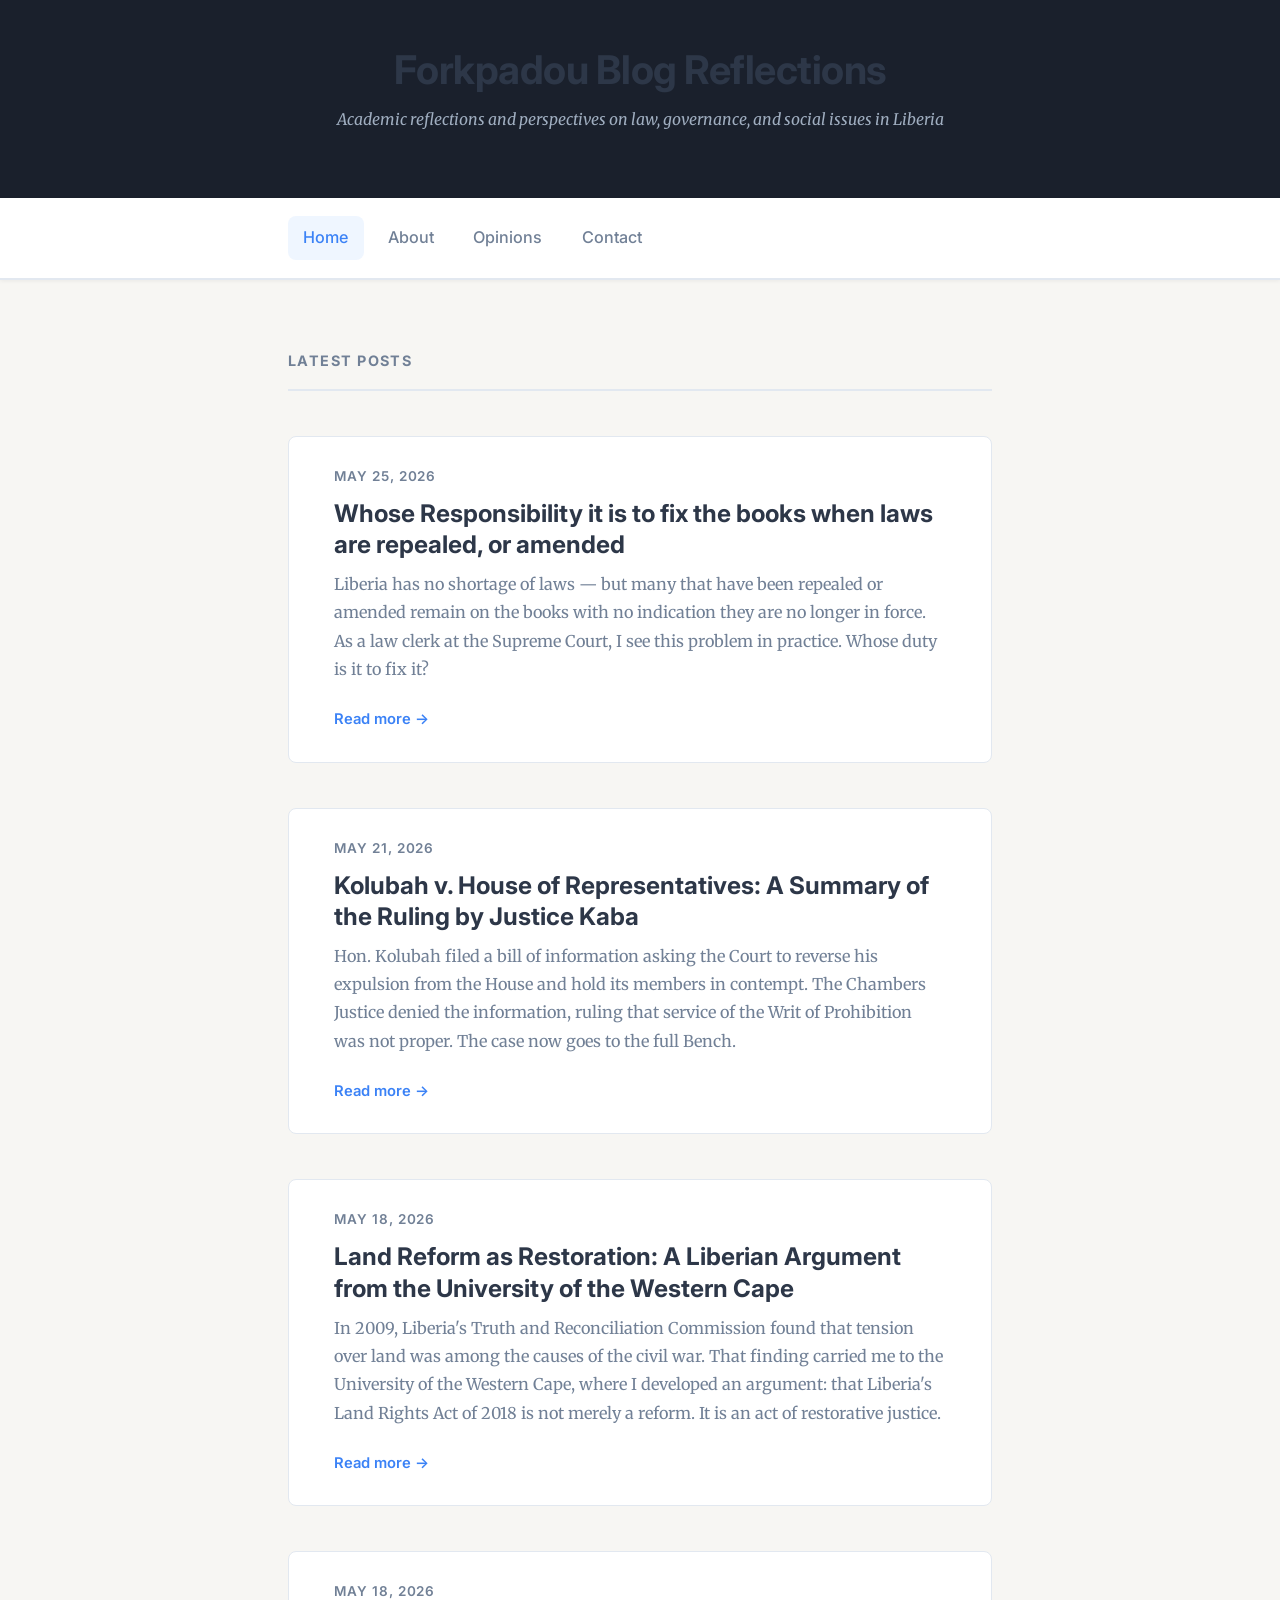
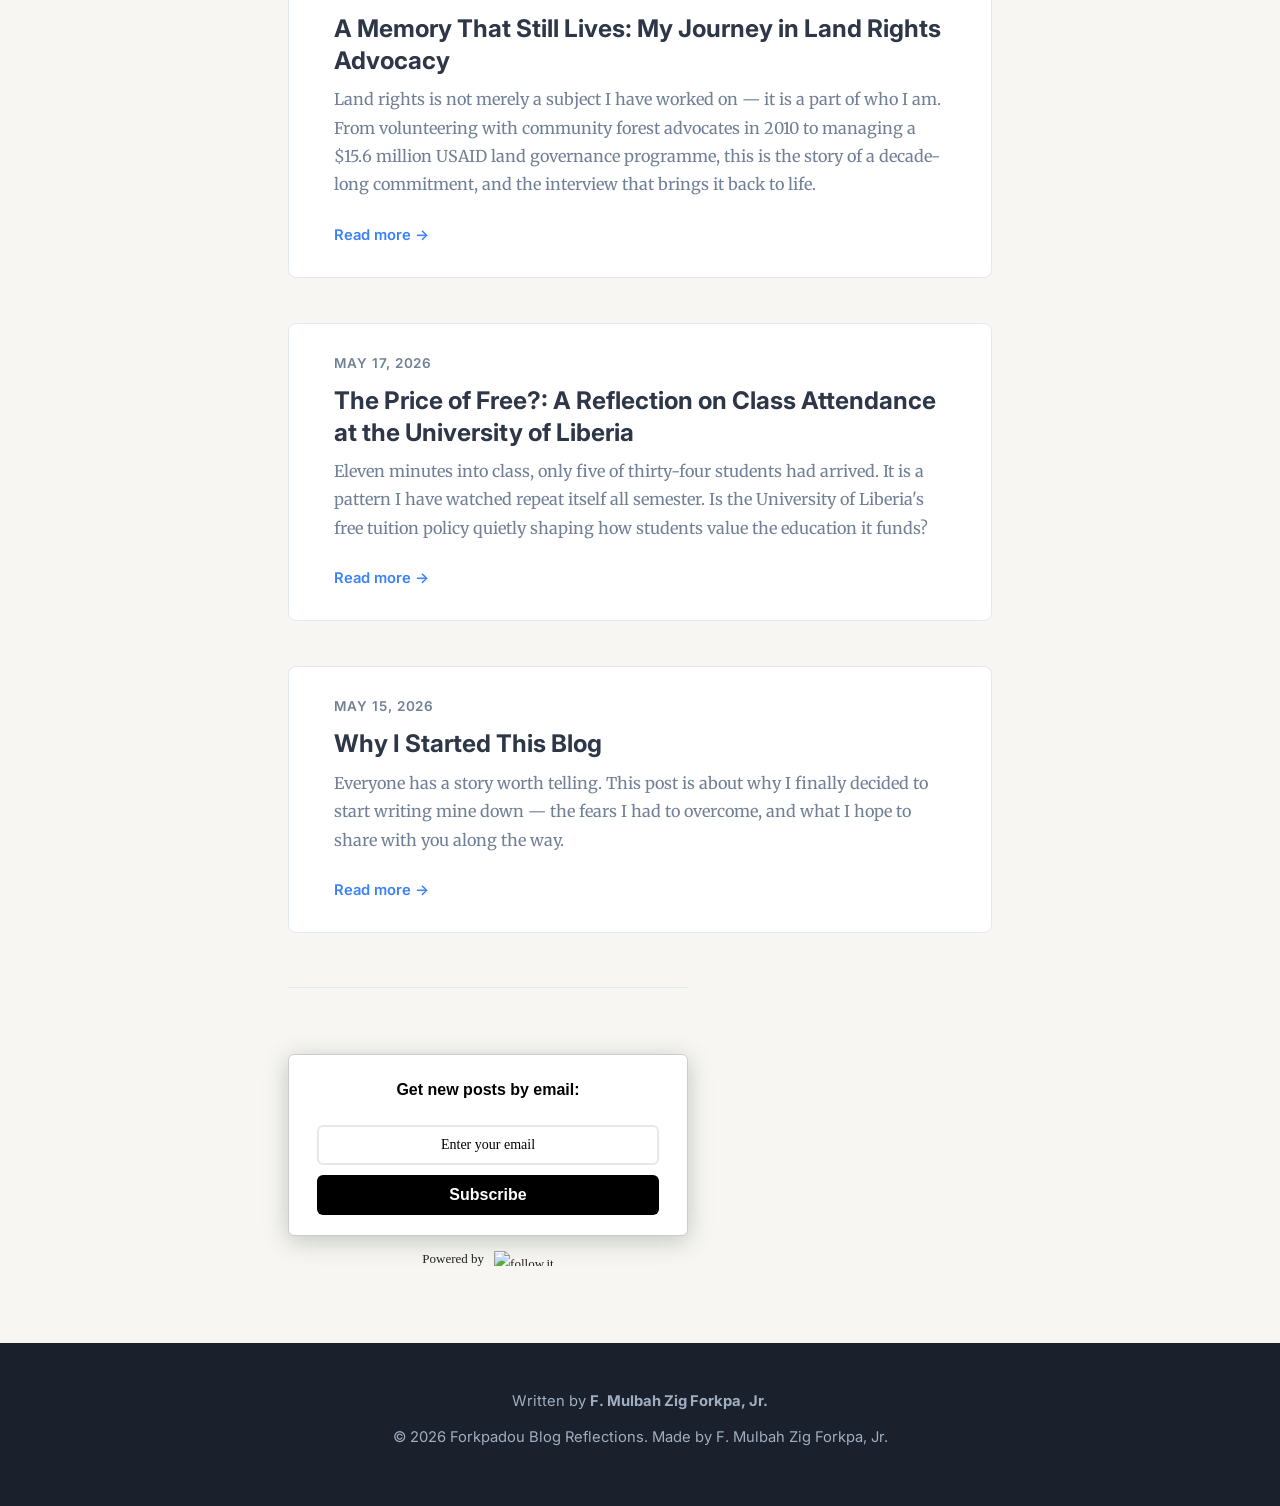
==== index.html @ 896d85fd "Update post title, wording, and citation details Co-Authored-By: Claude Sonnet 4.6 <noreply@anthropi" ====
<!DOCTYPE html>
<!--
  DOCTYPE tells the browser: "this is a modern HTML5 document."
  Without it, browsers use a legacy "quirks mode" that breaks CSS.
-->
<html lang="en">
<!--
  lang="en" tells search engines and screen readers the page is in English.
-->

<head>
  <!-- ============================================================
       HEAD SECTION
       Nothing in <head> is visible on the page — it's metadata
       that tells the browser how to behave and what to load.
       ============================================================ -->

  <!-- Character encoding: supports all letters, symbols, and emoji -->
  <meta charset="UTF-8">

  <!--
    Viewport: crucial for mobile responsiveness.
    Without this line, phones would shrink the full desktop layout
    to fit — making text tiny and unreadable.
    "width=device-width" → use the actual screen width.
    "initial-scale=1.0" → don't zoom in or out by default.
  -->
  <meta name="viewport" content="width=device-width, initial-scale=1.0">

  <!-- Tab title and bookmark label -->
  <title>Forkpadou Blog Reflections — Thoughts on Life and Learning</title>

  <!-- Load our shared stylesheet. Every page has this exact line. -->
  <link rel="stylesheet" href="style.css">
</head>

<body>

  <!-- ============================================================
       SITE HEADER
       The dark banner at the top of every page.
       <header> is a semantic tag — it tells browsers and
       screen readers "this is the introductory content."
       ============================================================ -->
  <header class="site-header">
    <div class="container">
      <h1 class="site-title">Forkpadou Blog Reflections</h1>
      <p class="site-tagline">Academic reflections and perspectives on law, governance, and social issues in Liberia</p>
    </div>
  </header>


  <!-- ============================================================
       NAVIGATION BAR
       <nav> is a semantic tag that marks a set of navigation links.
       aria-label helps screen readers describe this nav region.
       class="active" on the Home link marks this as the current page.
       ============================================================ -->
  <nav class="site-nav" aria-label="Main navigation">
    <div class="container">
      <a href="index.html" class="active" aria-current="page">Home</a>
      <a href="about.html">About</a>
      <a href="opinions.html">Opinions</a>
      <a href="contact.html">Contact</a>
    </div>
  </nav>


  <!-- ============================================================
       MAIN CONTENT
       <main> marks the primary content of the page.
       There should be only one <main> per page.
       ============================================================ -->
  <main class="site-main">
    <div class="container">

      <!-- Section heading styled as a small uppercase label -->
      <h2 class="posts-section-title">Latest Posts</h2>

      <!--
        POST LIST
        <ul> = unordered list. <li> = list item.
        We use a list here because it's semantically correct —
        a blog roll is literally a list of posts.
        CSS removes the bullets and styles each <li> as a card.

        TO ADD A NEW POST: Copy one <li class="post-card">...</li>
        block, paste it at the top, and update the content.
      -->
      <ul class="post-list">


        <!-- ── Post Card 1 (newest) ──────────────────────────── -->
        <li class="post-card">
          <p class="post-card-date">May 25, 2026</p>
          <h3 class="post-card-title">
            <a href="posts/whose-responsibility-repealed-laws.html">Whose Responsibility it is to fix the books when laws are repealed, or amended</a>
          </h3>
          <p class="post-card-excerpt">
            Liberia has no shortage of laws — but many that have been repealed or amended
            remain on the books with no indication they are no longer in force. As a law clerk
            at the Supreme Court, I see this problem in practice. Whose duty is it to fix it?
          </p>
          <a href="posts/whose-responsibility-repealed-laws.html" class="read-more-link"
             aria-label="Read full post: Whose Responsibility it is to fix the books when laws are repealed, or amended">
            Read more &rarr;
          </a>
        </li>


        <!-- ── Post Card 2 ──────────────────────────────────── -->
        <li class="post-card">
          <p class="post-card-date">May 21, 2026</p>
          <h3 class="post-card-title">
            <a href="posts/kolubah-v-house-of-representatives.html">Kolubah v. House of Representatives: A Summary of the Ruling by Justice Kaba</a>
          </h3>
          <p class="post-card-excerpt">
            Hon. Kolubah filed a bill of information asking the Court to reverse his expulsion
            from the House and hold its members in contempt. The Chambers Justice denied the
            information, ruling that service of the Writ of Prohibition was not proper. The
            case now goes to the full Bench.
          </p>
          <a href="posts/kolubah-v-house-of-representatives.html" class="read-more-link"
             aria-label="Read full post: Kolubah v. House of Representatives">
            Read more &rarr;
          </a>
        </li>


        <!-- ── Post Card 2 ──────────────────────────────────── -->
        <li class="post-card">
          <p class="post-card-date">May 18, 2026</p>
          <h3 class="post-card-title">
            <a href="posts/uwc-land-reform.html">Land Reform as Restoration: A Liberian Argument from the University of the Western Cape</a>
          </h3>
          <p class="post-card-excerpt">
            In 2009, Liberia's Truth and Reconciliation Commission found that tension over land
            was among the causes of the civil war. That finding carried me to the University of
            the Western Cape, where I developed an argument: that Liberia's Land Rights Act of
            2018 is not merely a reform. It is an act of restorative justice.
          </p>
          <a href="posts/uwc-land-reform.html" class="read-more-link"
             aria-label="Read full post: Land Reform as Restoration">
            Read more &rarr;
          </a>
        </li>


        <!-- ── Post Card 2 ──────────────────────────────────── -->
        <li class="post-card">
          <p class="post-card-date">May 18, 2026</p>
          <h3 class="post-card-title">
            <a href="posts/land-rights-journey.html">A Memory That Still Lives: My Journey in Land Rights Advocacy</a>
          </h3>
          <p class="post-card-excerpt">
            Land rights is not merely a subject I have worked on — it is a part of who I am.
            From volunteering with community forest advocates in 2010 to managing a $15.6 million
            USAID land governance programme, this is the story of a decade-long commitment,
            and the interview that brings it back to life.
          </p>
          <a href="posts/land-rights-journey.html" class="read-more-link"
             aria-label="Read full post: A Memory That Still Lives">
            Read more &rarr;
          </a>
        </li>


        <!-- ── Post Card 2 ──────────────────────────────────── -->
        <li class="post-card">
          <p class="post-card-date">May 17, 2026</p>
          <h3 class="post-card-title">
            <a href="posts/free-tuition-attendance.html">The Price of Free?: A Reflection on Class Attendance at the University of Liberia</a>
          </h3>
          <p class="post-card-excerpt">
            Eleven minutes into class, only five of thirty-four students had arrived. It is a
            pattern I have watched repeat itself all semester. Is the University of Liberia's
            free tuition policy quietly shaping how students value the education it funds?
          </p>
          <a href="posts/free-tuition-attendance.html" class="read-more-link"
             aria-label="Read full post: The Price of Free">
            Read more &rarr;
          </a>
        </li>


        <!-- ── Post Card 2 ────────────────────────────────────── -->
        <li class="post-card">
          <p class="post-card-date">May 15, 2026</p>
          <h3 class="post-card-title">
            <a href="posts/my-first-post.html">Why I Started This Blog</a>
          </h3>
          <p class="post-card-excerpt">
            Everyone has a story worth telling. This post is about why I finally
            decided to start writing mine down — the fears I had to overcome, and
            what I hope to share with you along the way.
          </p>
          <a href="posts/my-first-post.html" class="read-more-link"
             aria-label="Read full post: Why I Started This Blog">
            Read more &rarr;
          </a>
        </li>




      </ul>
      <!-- End .post-list -->

      <!-- Subscribe section -->
      <div style="margin-top: 3rem; padding-top: 2rem; border-top: 1px solid #e2e8f0; max-width: 400px;">
        <style>
          .followit--follow-form-container[attr-a][attr-b][attr-c][attr-d][attr-e][attr-f] .form-preview {
            display: flex !important; flex-direction: column !important;
            justify-content: center !important; margin-top: 30px !important;
            padding: clamp(17px, 5%, 40px) clamp(17px, 7%, 50px) !important;
            max-width: none !important; border-radius: 6px !important;
            box-shadow: 0 5px 25px rgba(34, 60, 47, 0.25) !important;
          }
          .followit--follow-form-container[attr-a][attr-b][attr-c][attr-d][attr-e][attr-f] .form-preview,
          .followit--follow-form-container[attr-a][attr-b][attr-c][attr-d][attr-e][attr-f] .form-preview * { box-sizing: border-box !important; }
          .followit--follow-form-container[attr-a][attr-b][attr-c][attr-d][attr-e][attr-f] .form-preview .preview-heading { width: 100% !important; }
          .followit--follow-form-container[attr-a][attr-b][attr-c][attr-d][attr-e][attr-f] .form-preview .preview-heading h5 { margin-top: 0 !important; margin-bottom: 0 !important; }
          .followit--follow-form-container[attr-a][attr-b][attr-c][attr-d][attr-e][attr-f] .form-preview .preview-input-field { margin-top: 20px !important; width: 100% !important; }
          .followit--follow-form-container[attr-a][attr-b][attr-c][attr-d][attr-e][attr-f] .form-preview .preview-input-field input { width: 100% !important; height: 40px !important; border-radius: 6px !important; border: 2px solid #e9e8e8 !important; background-color: #fff; outline: none !important; color: #000000 !important; font-family: "Montserrat" !important; font-size: 14px; font-weight: 400; line-height: 20px; text-align: center; }
          .followit--follow-form-container[attr-a][attr-b][attr-c][attr-d][attr-e][attr-f] .form-preview .preview-input-field input::placeholder { color: #000000 !important; opacity: 1 !important; }
          .followit--follow-form-container[attr-a][attr-b][attr-c][attr-d][attr-e][attr-f] .form-preview .preview-submit-button { margin-top: 10px !important; width: 100% !important; }
          .followit--follow-form-container[attr-a][attr-b][attr-c][attr-d][attr-e][attr-f] .form-preview .preview-submit-button button { width: 100% !important; height: 40px !important; border: 0 !important; border-radius: 6px !important; line-height: 0px !important; }
          .followit--follow-form-container[attr-a][attr-b][attr-c][attr-d][attr-e][attr-f] .form-preview .preview-submit-button button:hover { cursor: pointer !important; }
          .followit--follow-form-container[attr-a][attr-b][attr-c][attr-d][attr-e][attr-f] .powered-by-line { color: #231f20 !important; font-family: "Montserrat" !important; font-size: 13px !important; font-weight: 400 !important; line-height: 25px !important; text-align: center !important; text-decoration: none !important; display: flex !important; width: 100% !important; justify-content: center !important; align-items: center !important; margin-top: 10px !important; }
          .followit--follow-form-container[attr-a][attr-b][attr-c][attr-d][attr-e][attr-f] .powered-by-line img { margin-left: 10px !important; height: 1.13em !important; max-height: 1.13em !important; }
        </style>
        <div class="followit--follow-form-container" attr-a attr-b attr-c attr-d attr-e attr-f>
          <form action="https://api.follow.it/subscription-form/[base64]/21" method="post">
            <div style="background-color: rgb(255,255,255); border-style: solid; border-width: 1px; border-color: rgb(204,204,204);" class="form-preview">
              <div class="preview-heading"><h5 style="font-family: Arial; font-weight: bold; color: rgb(0,0,0); font-size: 16px; text-align: center;">Get new posts by email:</h5></div>
              <div class="preview-input-field"><input type="email" name="email" required placeholder="Enter your email" spellcheck="false" style="font-family: Arial; font-size: 14px; text-align: center; background-color: rgb(255,255,255);"></div>
              <div class="preview-submit-button"><button type="submit" style="font-family: Arial; font-weight: bold; color: rgb(255,255,255); font-size: 16px; text-align: center; background-color: rgb(0,0,0);">Subscribe</button></div>
            </div>
          </form>
          <a href="https://follow.it" class="powered-by-line">Powered by <img src="https://follow.it/images/colored-logo.svg" alt="follow.it" height="17px"/></a>
        </div>
      </div>

    </div>
  </main>


  <!-- ============================================================
       SITE FOOTER
       <footer> marks footer content — copyright, secondary links.
       flex: 1 on .site-main pushes this to the bottom of the page.
       ============================================================ -->
  <footer class="site-footer">
    <div class="container">
      <p>Written by <strong>F. Mulbah Zig Forkpa, Jr.</strong></p>
      <p>&copy; 2026 Forkpadou Blog Reflections. Made by F. Mulbah Zig Forkpa, Jr.</p>
      <!-- &copy; is the © copyright symbol -->
    </div>
  </footer>


</body>
</html>
---- style.css ----
/* ================================================================
   STYLE.CSS — Main stylesheet for My Personal Blog
   This single file controls the look of every page on the site.
   All HTML pages link to this file with:
     <link rel="stylesheet" href="style.css">
   ================================================================ */


/* ----------------------------------------------------------------
   1. GOOGLE FONTS IMPORT
   We load two typefaces from Google Fonts:
   - "Merriweather" — a serif font designed for screen reading.
     Long-form text is much more comfortable in a serif face.
   - "Inter" — a clean, modern sans-serif for headings, labels,
     and navigation where clarity matters more than warmth.
   ---------------------------------------------------------------- */
@import url('https://fonts.googleapis.com/css2?family=Inter:wght@400;500;600;700&family=Merriweather:ital,wght@0,400;0,700;1,400&display=swap');


/* ----------------------------------------------------------------
   2. CSS CUSTOM PROPERTIES (Variables)
   Think of these like named constants in code.
   Define a color once here, use it everywhere.
   To change the site's accent color, edit ONE line.
   ---------------------------------------------------------------- */
:root {
  /* Colors */
  --clr-bg:           #f7f6f3;   /* Page background: warm off-white */
  --clr-surface:      #ffffff;   /* Card and panel background */
  --clr-text:         #2d3748;   /* Main text: dark grey-blue (softer than pure black) */
  --clr-text-muted:   #718096;   /* Secondary text: lighter grey */
  --clr-accent:       #3b82f6;   /* Links and highlights: calm blue */
  --clr-accent-hover: #1d4ed8;   /* Darker blue for hover states */
  --clr-border:       #e2e8f0;   /* Borders and dividers: very light grey */
  --clr-header-bg:    #1a202c;   /* Header and footer: dark navy */
  --clr-header-text:  #f7fafc;   /* Text on dark backgrounds */

  /* Typography */
  --font-reading: 'Merriweather', Georgia, 'Times New Roman', serif;
  --font-ui:      'Inter', system-ui, -apple-system, sans-serif;

  /* Spacing scale — all sizes as multiples of 8px */
  --space-xs:  0.5rem;    /*  8px */
  --space-sm:  1rem;      /* 16px */
  --space-md:  1.5rem;    /* 24px */
  --space-lg:  2.5rem;    /* 40px */
  --space-xl:  4rem;      /* 64px */

  /* Layout */
  --max-width:  740px;    /* Optimal line length for reading (~65–75 chars) */
  --radius:     8px;      /* Rounded corners on cards and buttons */
  --transition: 0.2s ease; /* Duration for hover animations */
}


/* ----------------------------------------------------------------
   3. CSS RESET & BASE STYLES
   Browsers (Chrome, Firefox, Safari) apply their own default styles.
   This section zeros those out so we start from a clean slate.
   ---------------------------------------------------------------- */
*, *::before, *::after {
  box-sizing: border-box; /* Padding counts inside an element's width, not outside */
  margin: 0;
  padding: 0;
}

html {
  font-size: 18px;          /* Base size — all "rem" units are multiples of this */
  scroll-behavior: smooth;  /* Smooth scroll when clicking anchor (#) links */
}

body {
  font-family: var(--font-reading);
  background-color: var(--clr-bg);
  color: var(--clr-text);
  line-height: 1.85;          /* 1.85× the font size — generous spacing between lines */
  min-height: 100vh;          /* Body is at least as tall as the viewport */
  display: flex;
  flex-direction: column;     /* Stacks header → nav → main → footer vertically */
}


/* ----------------------------------------------------------------
   4. GLOBAL TYPOGRAPHY
   Default styles for headings, paragraphs, links, and images.
   ---------------------------------------------------------------- */
h1, h2, h3, h4 {
  font-family: var(--font-ui);  /* Headings use the clean sans-serif */
  font-weight: 700;
  line-height: 1.3;
  color: var(--clr-text);
}

p {
  margin-bottom: var(--space-sm);
}

/* Base link style */
a {
  color: var(--clr-accent);
  text-decoration: none;
  transition: color var(--transition);  /* Color fades smoothly on hover */
}

a:hover {
  color: var(--clr-accent-hover);
  text-decoration: underline;
}

img {
  max-width: 100%;  /* Images never overflow their container */
  display: block;   /* Removes the small gap beneath inline images */
}


/* ----------------------------------------------------------------
   5. LAYOUT CONTAINER
   A centered column with a max width.
   Wraps content on every page so text doesn't stretch wall-to-wall.
   Usage: <div class="container">...</div>
   ---------------------------------------------------------------- */
.container {
  width: 100%;
  max-width: var(--max-width);
  margin: 0 auto;             /* auto left/right margin = centered */
  padding: 0 var(--space-sm); /* Side breathing room on small screens */
}


/* ----------------------------------------------------------------
   6. SITE HEADER
   The dark banner at the top of every page.
   Contains the blog name and tagline.
   ---------------------------------------------------------------- */
.site-header {
  background-color: var(--clr-header-bg);
  color: var(--clr-header-text);
  padding: var(--space-lg) 0;
  text-align: center;
}

.site-header .site-title {
  font-size: 2.2rem;
  letter-spacing: -0.5px;
  margin-bottom: var(--space-xs);
}

/* Makes the blog title a clickable link back to home on inner pages */
.site-header .site-title a {
  color: var(--clr-header-text);
  text-decoration: none;
}

.site-header .site-title a:hover {
  text-decoration: none;
  opacity: 0.85;
}

.site-header .site-tagline {
  font-family: var(--font-reading);
  font-size: 0.88rem;
  font-style: italic;
  font-weight: 400;
  color: #a0aec0;  /* Muted grey-blue — readable on dark background */
}


/* ----------------------------------------------------------------
   7. NAVIGATION BAR
   The row of page links just below the header.
   "position: sticky" keeps it pinned to the top as you scroll.
   ---------------------------------------------------------------- */
.site-nav {
  background-color: var(--clr-surface);
  border-bottom: 2px solid var(--clr-border);
  position: sticky;  /* Sticks to the top when you scroll past it */
  top: 0;
  z-index: 100;      /* Floats above other content so nothing overlaps it */
  box-shadow: 0 1px 4px rgba(0, 0, 0, 0.06);
}

.site-nav .container {
  display: flex;         /* Lays nav links side by side in a row */
  align-items: center;
  gap: var(--space-xs);
  padding-top: var(--space-sm);
  padding-bottom: var(--space-sm);
}

.site-nav a {
  font-family: var(--font-ui);
  font-size: 0.9rem;
  font-weight: 500;
  color: var(--clr-text-muted);
  text-decoration: none;
  padding: 0.4rem 0.85rem;
  border-radius: var(--radius);
  transition: background-color var(--transition), color var(--transition);
}

/* Hover effect and "active" state (current page is highlighted) */
.site-nav a:hover,
.site-nav a.active {
  color: var(--clr-accent);
  background-color: #eff6ff;  /* Very light blue tint */
  text-decoration: none;
}


/* ----------------------------------------------------------------
   8. MAIN CONTENT AREA
   The center column between the nav and the footer.
   "flex: 1" makes it grow to fill available space,
   which pushes the footer to the bottom even on short pages.
   ---------------------------------------------------------------- */
.site-main {
  flex: 1;
  padding: var(--space-xl) 0;
}


/* ----------------------------------------------------------------
   9. HOMEPAGE — POST CARDS
   Each blog post preview on the homepage is a "card".
   ---------------------------------------------------------------- */

/* The "Latest Posts" section label above the card list */
.posts-section-title {
  font-family: var(--font-ui);
  font-size: 0.8rem;
  font-weight: 700;
  color: var(--clr-text-muted);
  text-transform: uppercase;
  letter-spacing: 0.1em;
  margin-bottom: var(--space-lg);
  padding-bottom: var(--space-sm);
  border-bottom: 2px solid var(--clr-border);
}

/* The list that holds all the cards (no bullets) */
.post-list {
  display: flex;
  flex-direction: column;
  gap: var(--space-lg);
  list-style: none;
}

/* Individual post card */
.post-card {
  background-color: var(--clr-surface);
  border: 1px solid var(--clr-border);
  border-radius: var(--radius);
  padding: var(--space-md) var(--space-lg);
  transition: box-shadow var(--transition), transform var(--transition);
}

/* Hover: card lifts slightly — gives the site a responsive, tactile feel */
.post-card:hover {
  box-shadow: 0 6px 24px rgba(0, 0, 0, 0.09);
  transform: translateY(-3px);
}

/* Date label above the post title */
.post-card-date {
  font-family: var(--font-ui);
  font-size: 0.75rem;
  font-weight: 600;
  color: var(--clr-text-muted);
  text-transform: uppercase;
  letter-spacing: 0.07em;
  margin-bottom: var(--space-xs);
}

.post-card-title {
  font-size: 1.35rem;
  margin-bottom: var(--space-xs);
}

/* The title link — dark text, turns blue on hover */
.post-card-title a {
  color: var(--clr-text);
  text-decoration: none;
  transition: color var(--transition);
}

.post-card-title a:hover {
  color: var(--clr-accent);
  text-decoration: none;
}

/* Short preview paragraph */
.post-card-excerpt {
  font-size: 0.9rem;
  color: var(--clr-text-muted);
  line-height: 1.75;
  margin-bottom: var(--space-sm);
}

/* "Read more →" link at the bottom of each card */
.read-more-link {
  font-family: var(--font-ui);
  font-size: 0.82rem;
  font-weight: 600;
  color: var(--clr-accent);
  text-decoration: none;
  display: inline-flex;
  align-items: center;
  gap: 4px;
  transition: gap var(--transition), color var(--transition);
}

/* The arrow slides right on hover — a small but satisfying detail */
.read-more-link:hover {
  color: var(--clr-accent-hover);
  gap: 10px;
  text-decoration: none;
}


/* ----------------------------------------------------------------
   10. FULL BLOG POST PAGE
   Styles for a complete article (the posts/ folder pages).
   ---------------------------------------------------------------- */

/* "← Back to all posts" link at the top */
.back-link {
  display: inline-flex;
  align-items: center;
  gap: 6px;
  font-family: var(--font-ui);
  font-size: 0.85rem;
  font-weight: 500;
  color: var(--clr-text-muted);
  text-decoration: none;
  margin-bottom: var(--space-lg);
  transition: color var(--transition), gap var(--transition);
}

.back-link:hover {
  color: var(--clr-accent);
  gap: 10px;
  text-decoration: none;
}

/* The section containing the title, date, and author */
.post-header {
  margin-bottom: var(--space-lg);
  padding-bottom: var(--space-md);
  border-bottom: 1px solid var(--clr-border);
}

/* "May 15, 2026 · Written by Your Name" */
.post-meta {
  font-family: var(--font-ui);
  font-size: 0.82rem;
  color: var(--clr-text-muted);
  margin-bottom: var(--space-sm);
}

.post-title {
  font-size: 2rem;
  line-height: 1.25;
}

/* The full article content */
.post-body {
  font-size: 1rem;
  line-height: 1.9;
}

.post-body h2 {
  font-size: 1.4rem;
  margin-top: var(--space-lg);
  margin-bottom: var(--space-sm);
}

.post-body h3 {
  font-size: 1.1rem;
  margin-top: var(--space-md);
  margin-bottom: var(--space-xs);
}

.post-body p {
  margin-bottom: var(--space-md);
}

/* Block quote — the blue left border makes it visually distinct */
.post-body blockquote {
  border-left: 4px solid var(--clr-accent);
  padding: var(--space-xs) var(--space-md);
  margin: var(--space-md) 0;
  color: var(--clr-text-muted);
  font-style: italic;
}


/* ----------------------------------------------------------------
   11. ABOUT PAGE — Profile photo
   ---------------------------------------------------------------- */
.profile-photo-wrapper {
  text-align: center;
  margin-bottom: var(--space-lg);
}

.profile-photo {
  width: 180px;
  height: 180px;
  object-fit: cover;        /* Crops the image neatly to fill the circle */
  object-position: top;     /* Focuses on the face/top of the photo */
  border-radius: 50%;       /* Makes it a perfect circle */
  border: 4px solid var(--clr-border);
  box-shadow: 0 4px 16px rgba(0, 0, 0, 0.1);
  display: inline-block;
}

/* ----------------------------------------------------------------
   12. ABOUT & CONTACT PAGES (generic page layout)
   ---------------------------------------------------------------- */
.page-header {
  margin-bottom: var(--space-lg);
  padding-bottom: var(--space-md);
  border-bottom: 1px solid var(--clr-border);
}

.page-header h1 {
  font-size: 2rem;
}

.page-body {
  font-size: 1rem;
  line-height: 1.9;
}

.page-body h2 {
  font-size: 1.3rem;
  margin-top: var(--space-lg);
  margin-bottom: var(--space-sm);
}

.page-body p {
  margin-bottom: var(--space-md);
}


/* ----------------------------------------------------------------
   12. CONTACT PAGE — Contact card and social links
   ---------------------------------------------------------------- */
.contact-card {
  background-color: var(--clr-surface);
  border: 1px solid var(--clr-border);
  border-radius: var(--radius);
  padding: var(--space-lg);
  margin-top: var(--space-md);
}

.contact-item {
  display: flex;
  align-items: center;
  gap: var(--space-sm);
  margin-bottom: var(--space-md);
  font-family: var(--font-ui);
}

.contact-item:last-child {
  margin-bottom: 0;
}

/* The small uppercase label ("EMAIL", "FIND ME ON") */
.contact-label {
  font-size: 0.75rem;
  font-weight: 700;
  text-transform: uppercase;
  letter-spacing: 0.08em;
  color: var(--clr-text-muted);
  min-width: 90px;
}

/* Row of social media pill buttons */
.social-links {
  display: flex;
  flex-wrap: wrap;  /* Wraps to a second row on small screens */
  gap: var(--space-xs);
}

/* Individual pill-shaped social button */
.social-link {
  font-family: var(--font-ui);
  font-size: 0.85rem;
  font-weight: 500;
  color: var(--clr-accent);
  text-decoration: none;
  border: 1.5px solid var(--clr-accent);
  padding: 0.35rem 0.9rem;
  border-radius: 999px;  /* Very large radius = pill shape */
  transition: background-color var(--transition), color var(--transition);
}

/* On hover, the pill fills with the accent color */
.social-link:hover {
  background-color: var(--clr-accent);
  color: #ffffff;
  text-decoration: none;
}


/* ----------------------------------------------------------------
   13. OPINIONS PAGE
   Styles for opinions.html — the Supreme Court opinions library.
   ---------------------------------------------------------------- */

/* Subtitle text under the page heading */
.opinions-page-subtitle {
  font-size: 0.95rem;
  color: var(--clr-text-muted);
  margin-top: var(--space-xs);
  font-family: var(--font-ui);
}

/* Visually hidden — exists for screen readers only */
.sr-only {
  position: absolute;
  width: 1px;
  height: 1px;
  overflow: hidden;
  clip: rect(0 0 0 0);
  white-space: nowrap;
}

/* Wrapper that gives the search bar top breathing room */
.opinions-search-wrap {
  margin: var(--space-lg) 0 var(--space-sm);
}

/* The search input field */
.opinions-search-input {
  width: 100%;
  padding: 0.75rem 1.1rem;
  font-family: var(--font-ui);
  font-size: 1rem;
  color: var(--clr-text);
  background-color: var(--clr-surface);
  border: 2px solid var(--clr-border);
  border-radius: var(--radius);
  outline: none;
  transition: border-color var(--transition), box-shadow var(--transition);
}

/* Blue ring when the search box is focused / clicked into */
.opinions-search-input:focus {
  border-color: var(--clr-accent);
  box-shadow: 0 0 0 3px rgba(59, 130, 246, 0.15);
}

/* "12 opinions" / "3 results for 'Doe'" counter line */
.opinions-count {
  font-family: var(--font-ui);
  font-size: 0.8rem;
  font-weight: 600;
  color: var(--clr-text-muted);
  text-transform: uppercase;
  letter-spacing: 0.06em;
  margin-bottom: var(--space-md);
  min-height: 1.2em; /* prevents layout shift when text changes */
}

/* The list that holds all opinion cards (no bullet points) */
.opinions-list {
  list-style: none;
  display: flex;
  flex-direction: column;
  gap: var(--space-md);
  padding: 0;
}

/* Individual opinion card — same card style as blog posts */
.opinion-card {
  background-color: var(--clr-surface);
  border: 1px solid var(--clr-border);
  border-radius: var(--radius);
  padding: var(--space-md) var(--space-lg);
  transition: box-shadow var(--transition), transform var(--transition);
}

.opinion-card:hover {
  box-shadow: 0 6px 24px rgba(0, 0, 0, 0.09);
  transform: translateY(-2px);
}

/* Row containing the topic badge and the date */
.opinion-card-meta {
  display: flex;
  align-items: center;
  gap: var(--space-sm);
  margin-bottom: var(--space-xs);
  flex-wrap: wrap;
}

/* Coloured topic pill — e.g. "Land Rights", "Criminal Law" */
.opinion-card-topic {
  font-family: var(--font-ui);
  font-size: 0.72rem;
  font-weight: 700;
  text-transform: uppercase;
  letter-spacing: 0.08em;
  color: var(--clr-accent);
  background-color: #eff6ff;
  padding: 0.2rem 0.6rem;
  border-radius: 999px;
  white-space: nowrap;
}

/* Date in the meta row */
.opinion-card-date {
  font-family: var(--font-ui);
  font-size: 0.75rem;
  font-weight: 600;
  color: var(--clr-text-muted);
  text-transform: uppercase;
  letter-spacing: 0.06em;
}

/* Case name heading inside each card */
.opinion-card-title {
  font-size: 1.2rem;
  margin-bottom: var(--space-xs);
  color: var(--clr-text);
}

/* One-sentence description of the ruling */
.opinion-card-desc {
  font-size: 0.9rem;
  color: var(--clr-text-muted);
  line-height: 1.75;
  margin-bottom: var(--space-sm);
}

/* "View Opinion →" button */
.opinion-view-btn {
  display: inline-block;
  font-family: var(--font-ui);
  font-size: 0.85rem;
  font-weight: 600;
  color: #ffffff;
  background-color: var(--clr-accent);
  padding: 0.45rem 1.1rem;
  border-radius: var(--radius);
  text-decoration: none;
  transition: background-color var(--transition), transform var(--transition);
}

.opinion-view-btn:hover {
  background-color: var(--clr-accent-hover);
  color: #ffffff;
  text-decoration: none;
  transform: translateY(-1px);
}

/* "No results" message shown when search finds nothing */
.opinions-empty {
  font-family: var(--font-ui);
  font-size: 0.95rem;
  color: var(--clr-text-muted);
  text-align: center;
  padding: var(--space-xl) 0;
  font-style: italic;
}


/* ----------------------------------------------------------------
   14. SITE FOOTER
   Dark bar at the very bottom of every page.
   ---------------------------------------------------------------- */
.site-footer {
  background-color: var(--clr-header-bg);
  color: #a0aec0;
  padding: var(--space-lg) 0;
  text-align: center;
  font-family: var(--font-ui);
  font-size: 0.82rem;
}

.site-footer p {
  margin-bottom: var(--space-xs);
}

.site-footer a {
  color: #63b3ed;  /* Brighter blue so links are visible on dark background */
}


/* ----------------------------------------------------------------
   15. RESPONSIVE DESIGN — Mobile adjustments
   "max-width: 600px" means: apply these rules only on screens
   narrower than 600px (phones). The site is already readable on
   desktop — here we just tighten things up for smaller screens.
   ---------------------------------------------------------------- */
@media (max-width: 600px) {
  html {
    font-size: 16px;  /* Slightly smaller base on phones saves space */
  }

  .site-header {
    padding: var(--space-md) 0;
  }

  .site-header .site-title {
    font-size: 1.65rem;
  }

  /* Nav links wrap onto a second row if they don't all fit */
  .site-nav .container {
    gap: 0.25rem;
    flex-wrap: wrap;
  }

  .post-card {
    padding: var(--space-sm) var(--space-md);  /* Less padding on small screens */
  }

  .post-title {
    font-size: 1.6rem;
  }

  .contact-item {
    flex-direction: column;
    align-items: flex-start;
  }
}
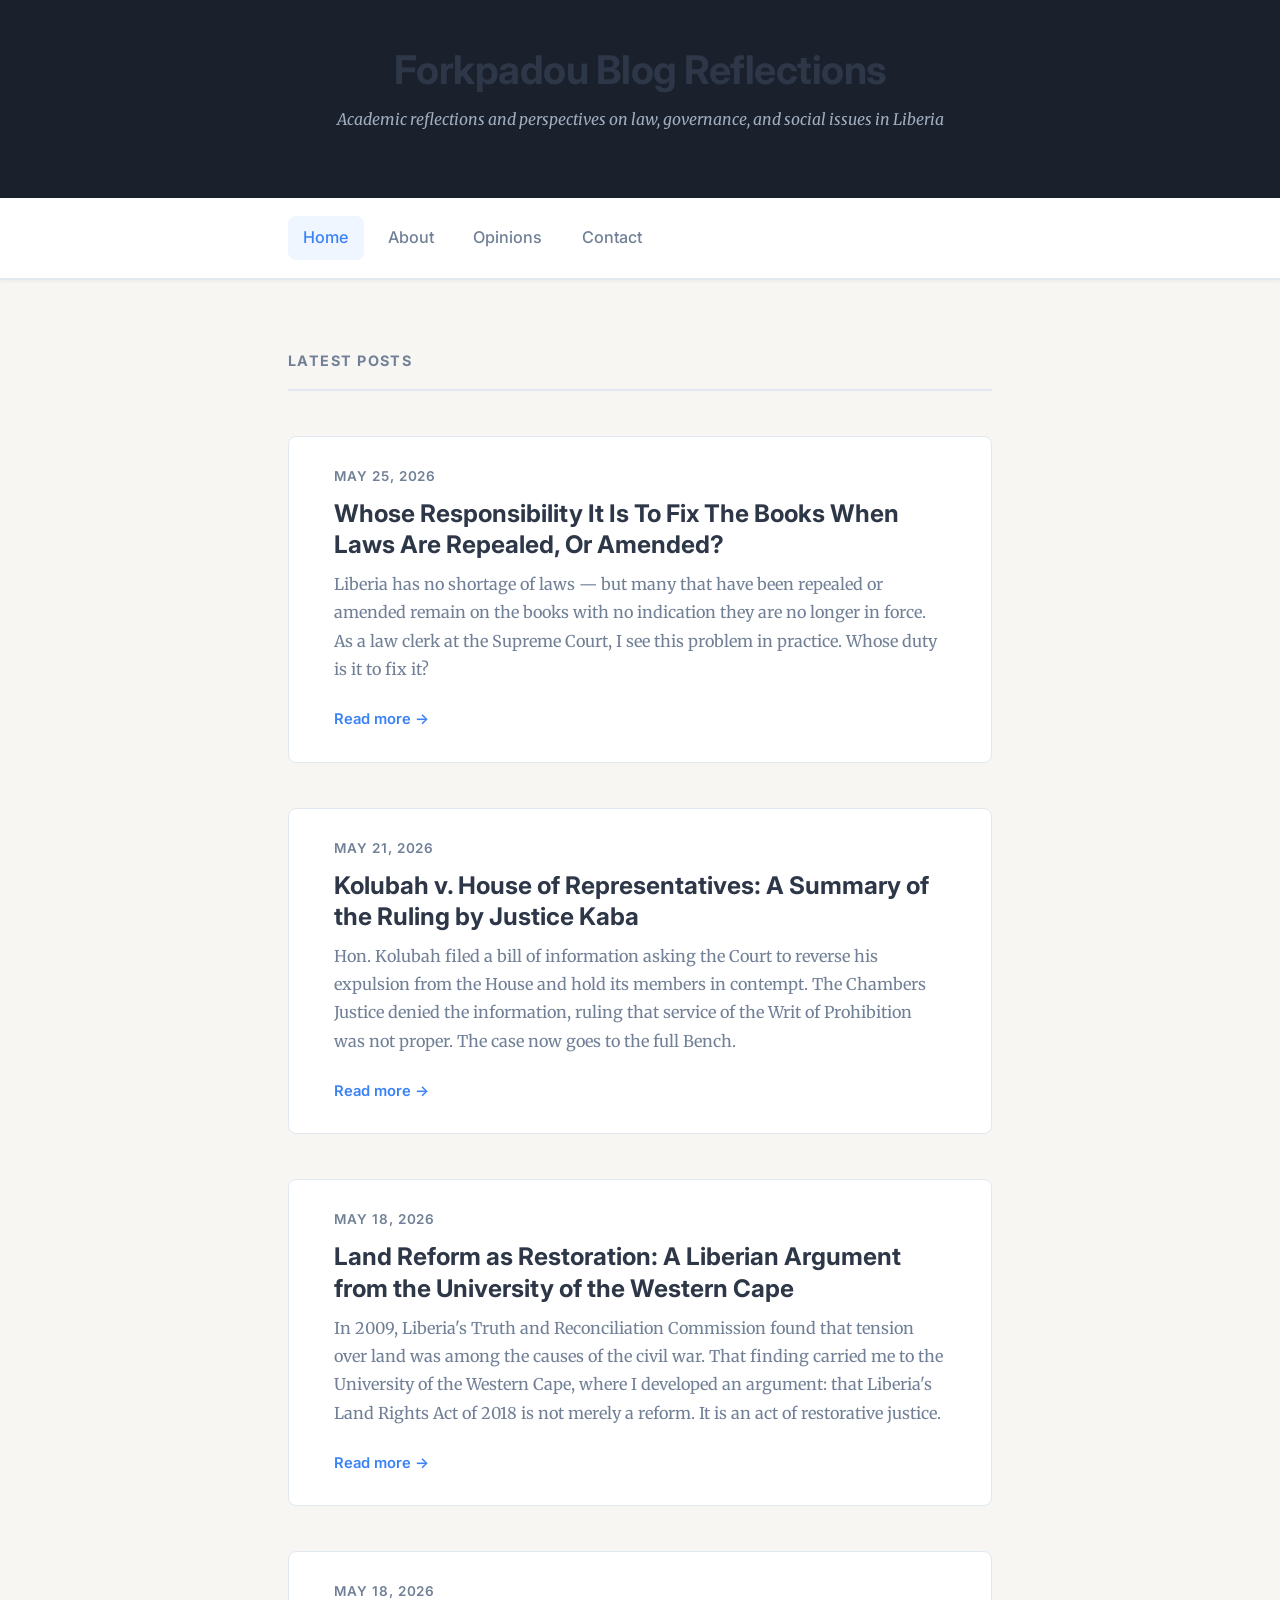
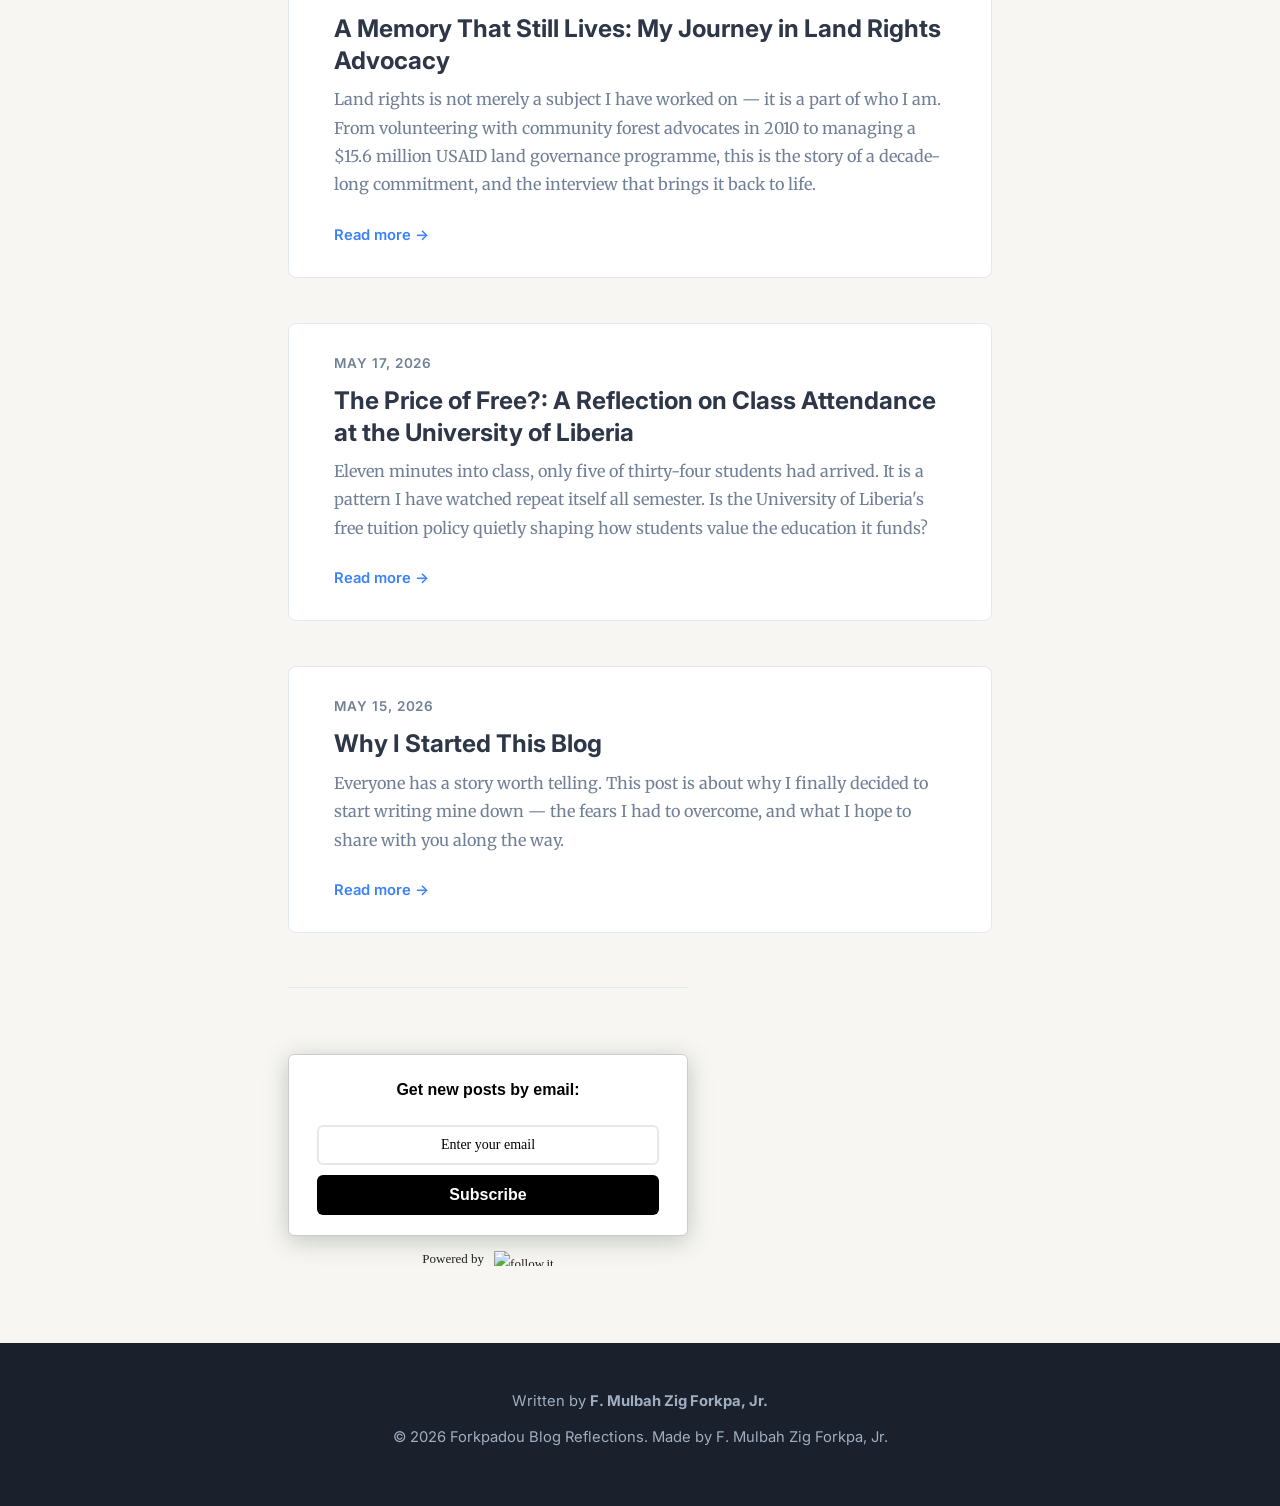
==== commit 74029f1e: "Capitalize post title and add question mark Co-Authored-By: Claude Sonnet 4.6 <noreply@anthropic.com" ====
--- a/index.html
+++ b/index.html
@@ -94,7 +94,7 @@
         <li class="post-card">
           <p class="post-card-date">May 25, 2026</p>
           <h3 class="post-card-title">
-            <a href="posts/whose-responsibility-repealed-laws.html">Whose Responsibility it is to fix the books when laws are repealed, or amended</a>
+            <a href="posts/whose-responsibility-repealed-laws.html">Whose Responsibility It Is To Fix The Books When Laws Are Repealed, Or Amended?</a>
           </h3>
           <p class="post-card-excerpt">
             Liberia has no shortage of laws — but many that have been repealed or amended
@@ -102,7 +102,7 @@
             at the Supreme Court, I see this problem in practice. Whose duty is it to fix it?
           </p>
           <a href="posts/whose-responsibility-repealed-laws.html" class="read-more-link"
-             aria-label="Read full post: Whose Responsibility it is to fix the books when laws are repealed, or amended">
+             aria-label="Read full post: Whose Responsibility It Is To Fix The Books When Laws Are Repealed, Or Amended?">
             Read more &rarr;
           </a>
         </li>
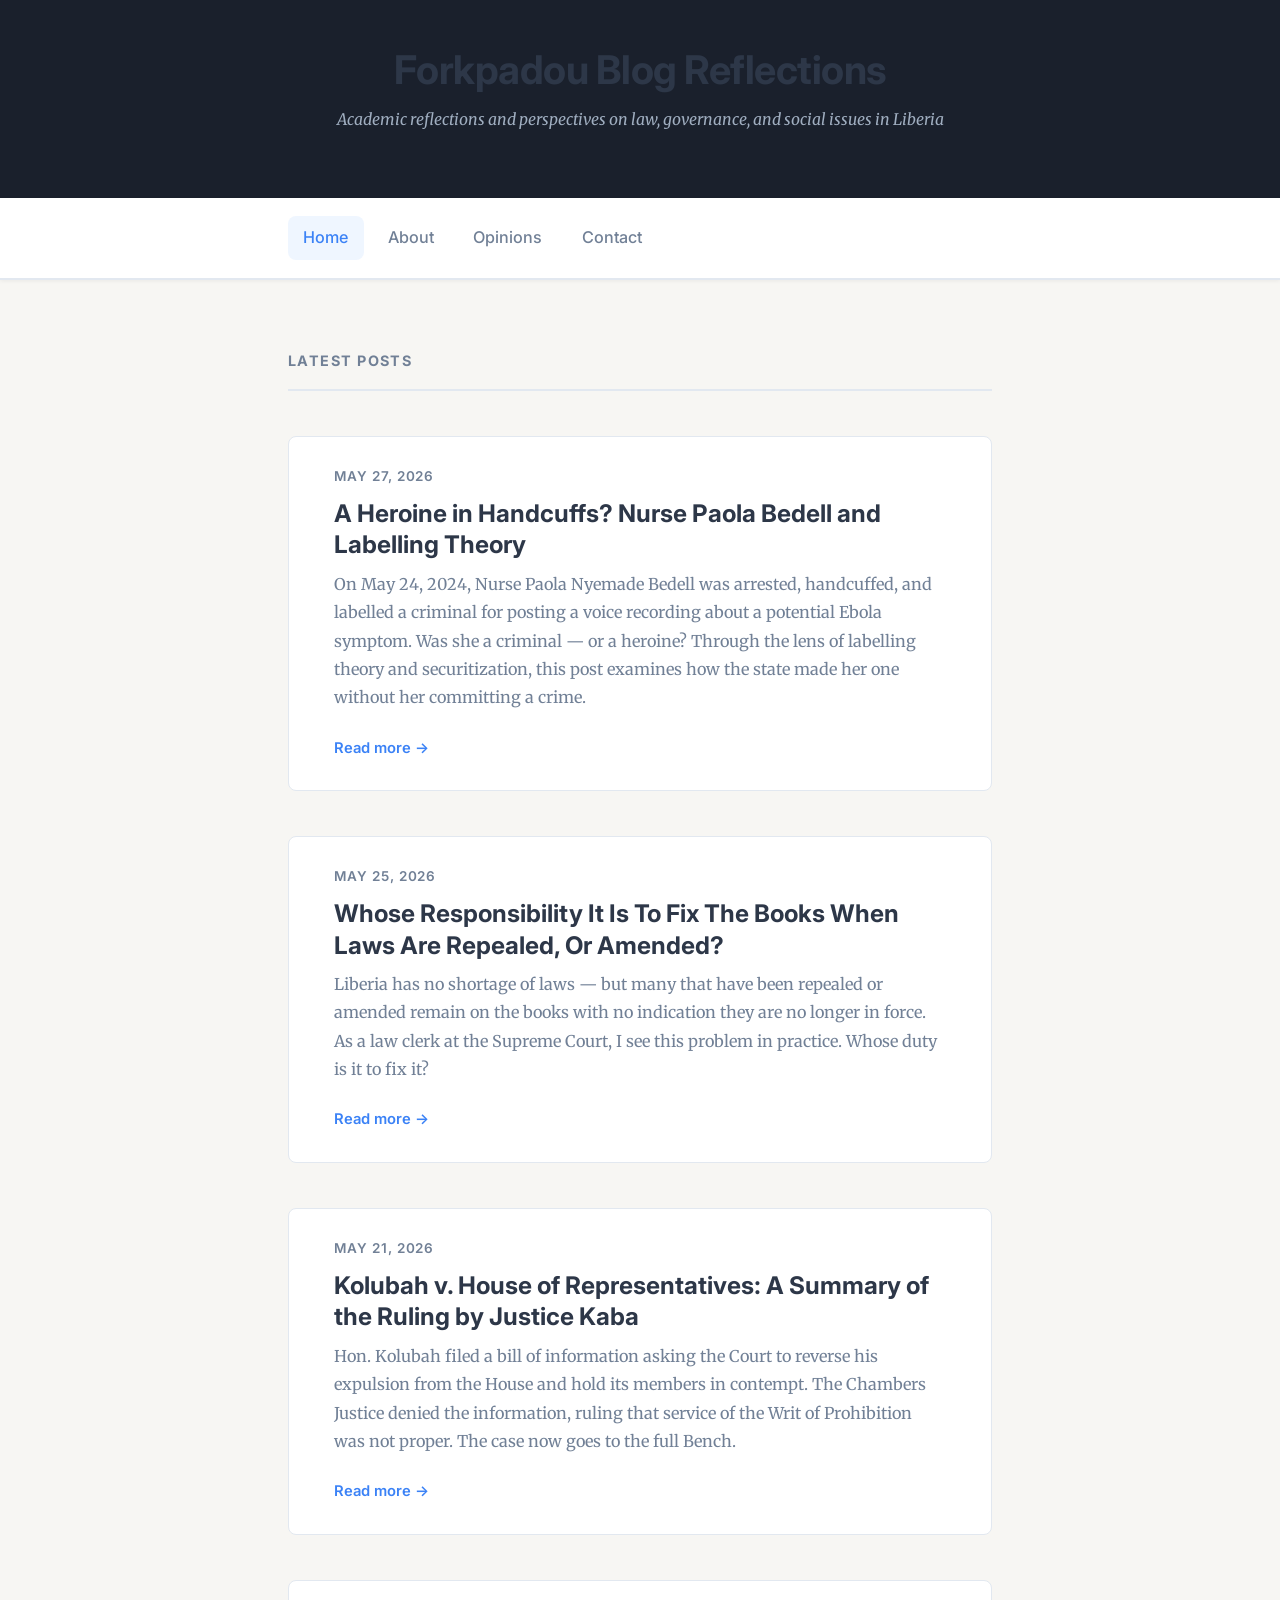
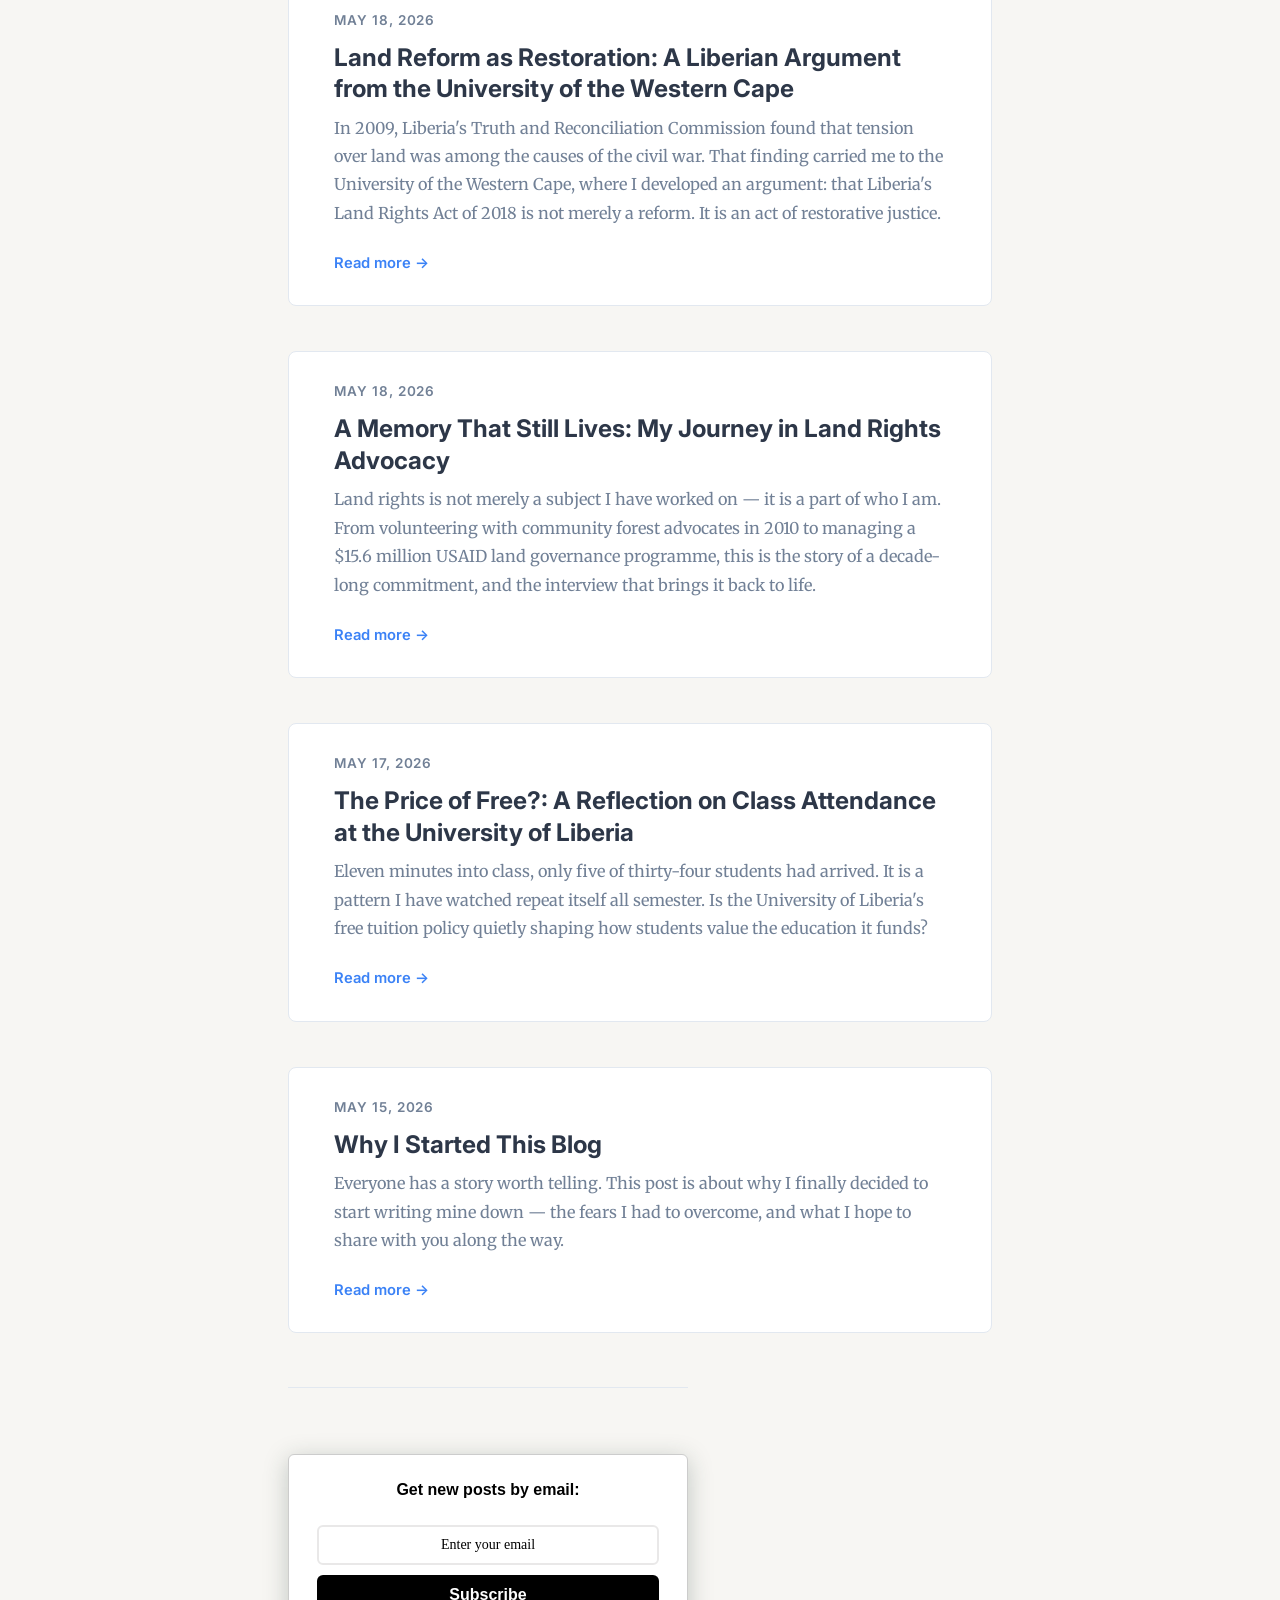
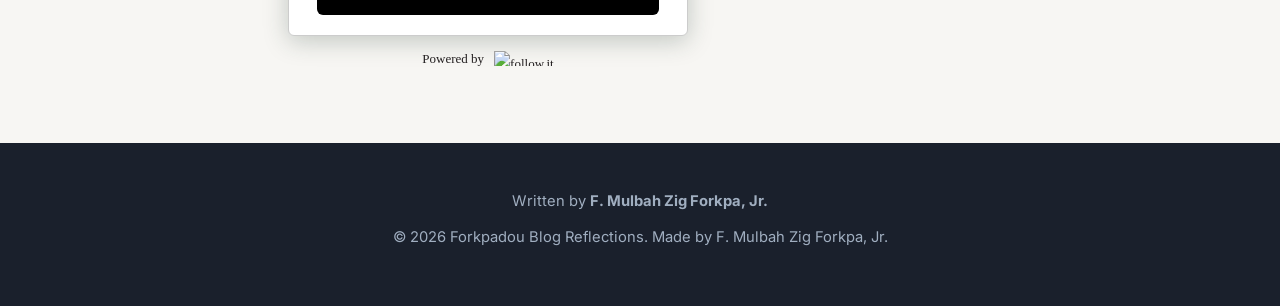
==== commit ceac6a10: "Add post: A Heroine in Handcuffs? Nurse Paola Bedell and Labelling Theory Co-Authored-By: Claude Son" ====
--- a/index.html
+++ b/index.html
@@ -30,6 +30,18 @@
   <!-- Tab title and bookmark label -->
   <title>Forkpadou Blog Reflections — Thoughts on Life and Learning</title>
 
+  <!-- Open Graph tags: control how this page looks when shared on WhatsApp, Facebook, LinkedIn, etc. -->
+  <meta property="og:type" content="website">
+  <meta property="og:site_name" content="Forkpadou Blog Reflections">
+  <meta property="og:title" content="Forkpadou Blog Reflections">
+  <meta property="og:description" content="Academic reflections and perspectives on law, governance, and social issues in Liberia by F. Mulbah Zig Forkpa, Jr.">
+  <meta property="og:image" content="https://fmulbahzig-debug.github.io/Forkpadou-blog/Passport_Size_Photo.jpg">
+  <meta property="og:url" content="https://fmulbahzig-debug.github.io/Forkpadou-blog/">
+  <meta name="twitter:card" content="summary_large_image">
+  <meta name="twitter:title" content="Forkpadou Blog Reflections">
+  <meta name="twitter:description" content="Academic reflections and perspectives on law, governance, and social issues in Liberia by F. Mulbah Zig Forkpa, Jr.">
+  <meta name="twitter:image" content="https://fmulbahzig-debug.github.io/Forkpadou-blog/Passport_Size_Photo.jpg">
+
   <!-- Load our shared stylesheet. Every page has this exact line. -->
   <link rel="stylesheet" href="style.css">
 </head>
@@ -91,6 +103,26 @@
 
 
         <!-- ── Post Card 1 (newest) ──────────────────────────── -->
+        <li class="post-card">
+          <p class="post-card-date">May 27, 2026</p>
+          <h3 class="post-card-title">
+            <a href="posts/heroine-in-handcuffs-nurse-paola-bedell.html">A Heroine in Handcuffs? Nurse Paola Bedell and Labelling Theory</a>
+          </h3>
+          <p class="post-card-excerpt">
+            On May 24, 2024, Nurse Paola Nyemade Bedell was arrested, handcuffed, and
+            labelled a criminal for posting a voice recording about a potential Ebola symptom.
+            Was she a criminal — or a heroine? Through the lens of labelling theory and
+            securitization, this post examines how the state made her one without her
+            committing a crime.
+          </p>
+          <a href="posts/heroine-in-handcuffs-nurse-paola-bedell.html" class="read-more-link"
+             aria-label="Read full post: A Heroine in Handcuffs? Nurse Paola Bedell and Labelling Theory">
+            Read more &rarr;
+          </a>
+        </li>
+
+
+        <!-- ── Post Card 2 ──────────────────────────────────── -->
         <li class="post-card">
           <p class="post-card-date">May 25, 2026</p>
           <h3 class="post-card-title">
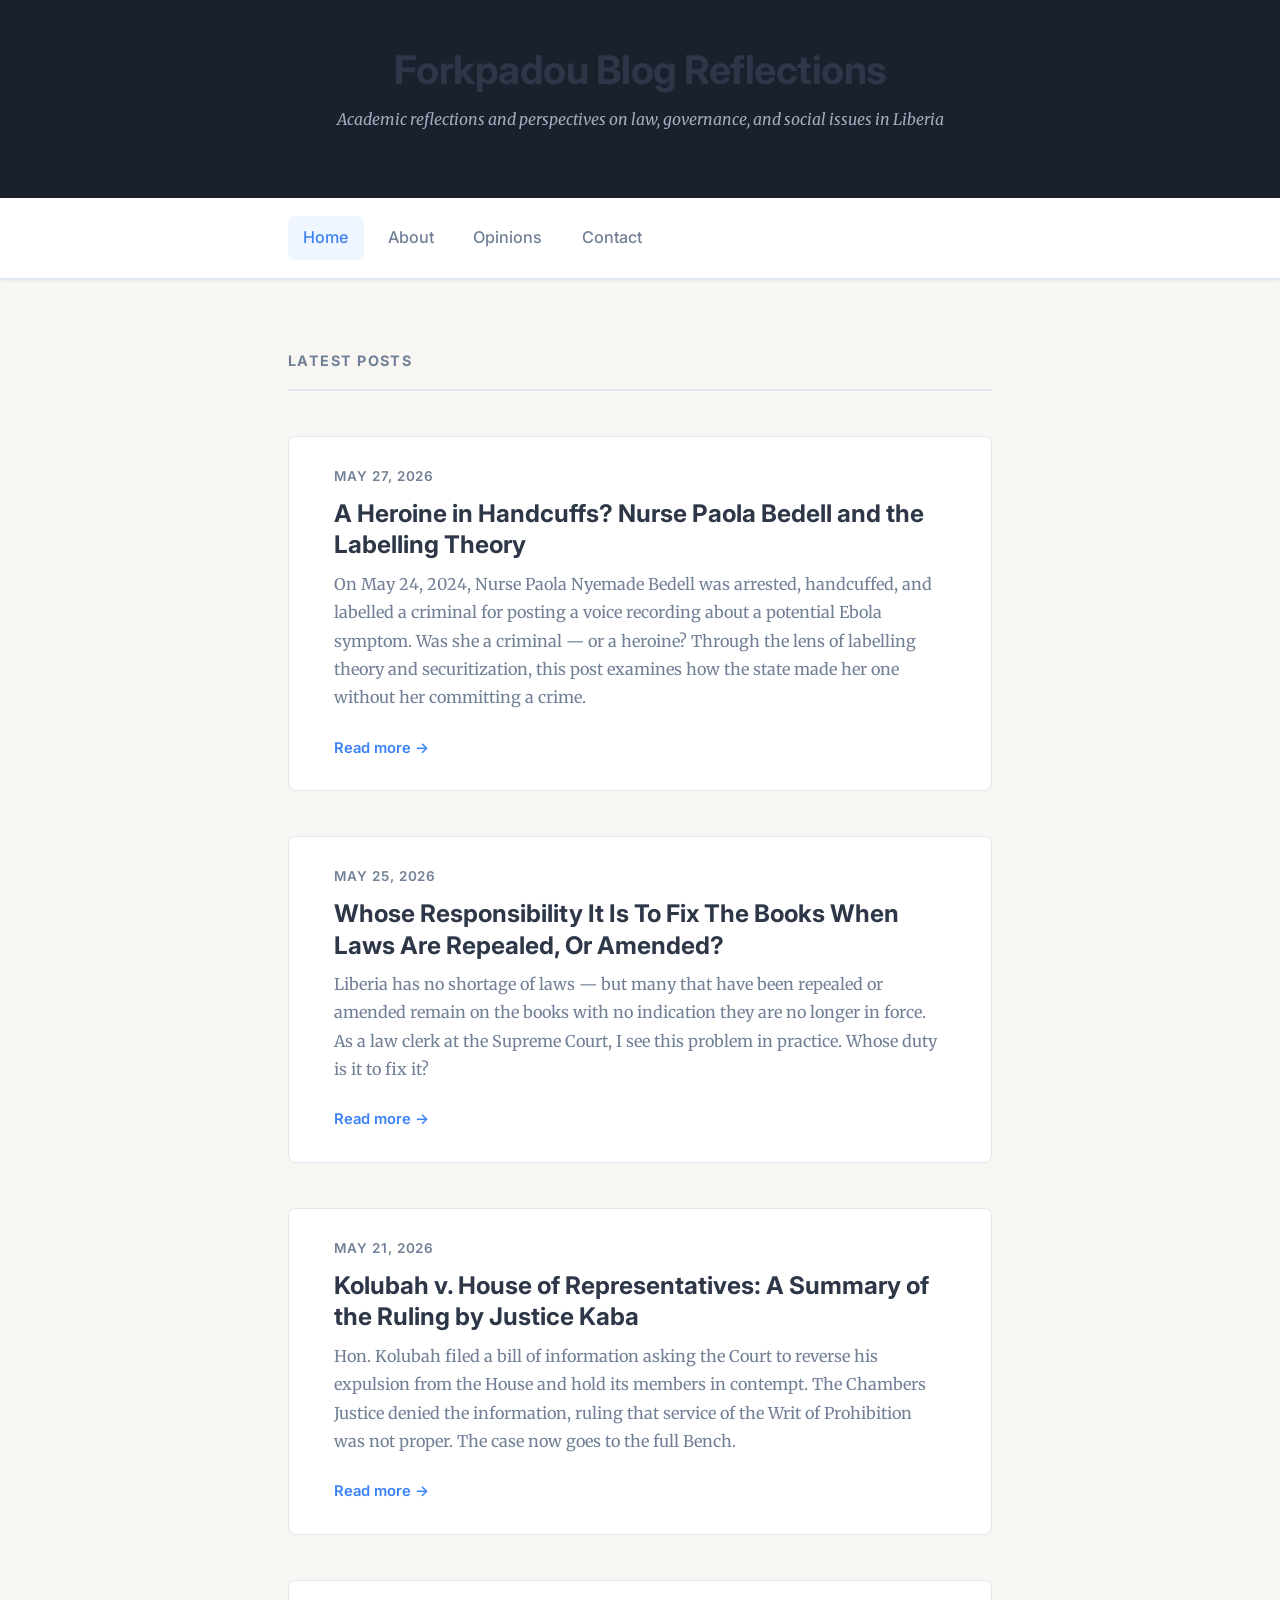
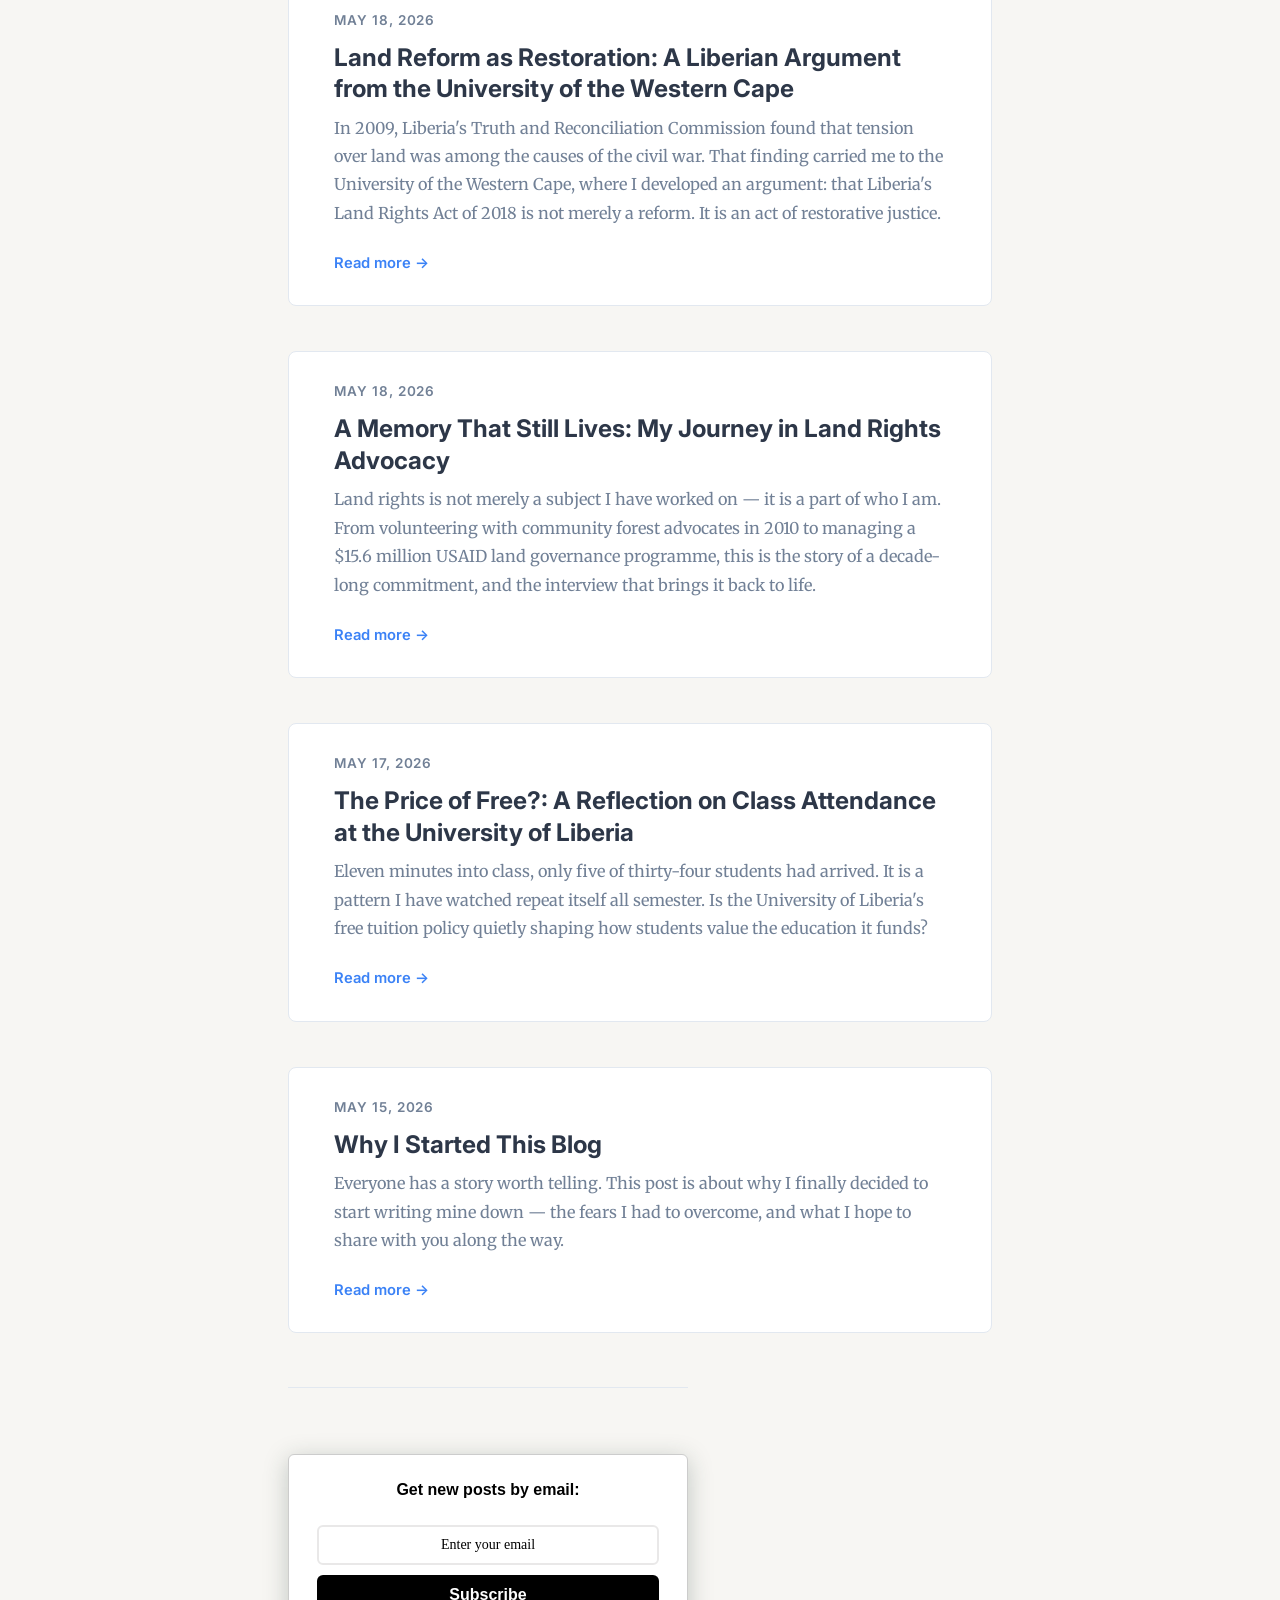
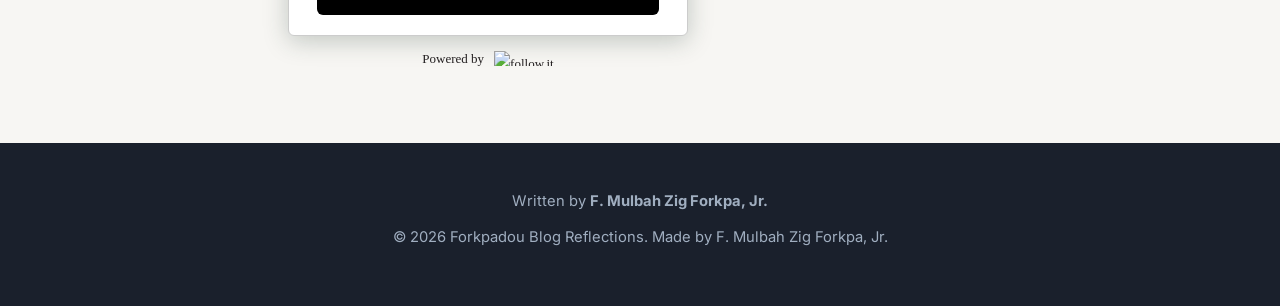
==== commit fdb11eb1: "Update post title: add "the" before Labelling Theory Co-Authored-By: Claude Sonnet 4.6 <noreply@anth" ====
--- a/index.html
+++ b/index.html
@@ -106,7 +106,7 @@
         <li class="post-card">
           <p class="post-card-date">May 27, 2026</p>
           <h3 class="post-card-title">
-            <a href="posts/heroine-in-handcuffs-nurse-paola-bedell.html">A Heroine in Handcuffs? Nurse Paola Bedell and Labelling Theory</a>
+            <a href="posts/heroine-in-handcuffs-nurse-paola-bedell.html">A Heroine in Handcuffs? Nurse Paola Bedell and the Labelling Theory</a>
           </h3>
           <p class="post-card-excerpt">
             On May 24, 2024, Nurse Paola Nyemade Bedell was arrested, handcuffed, and
@@ -116,7 +116,7 @@
             committing a crime.
           </p>
           <a href="posts/heroine-in-handcuffs-nurse-paola-bedell.html" class="read-more-link"
-             aria-label="Read full post: A Heroine in Handcuffs? Nurse Paola Bedell and Labelling Theory">
+             aria-label="Read full post: A Heroine in Handcuffs? Nurse Paola Bedell and the Labelling Theory">
             Read more &rarr;
           </a>
         </li>
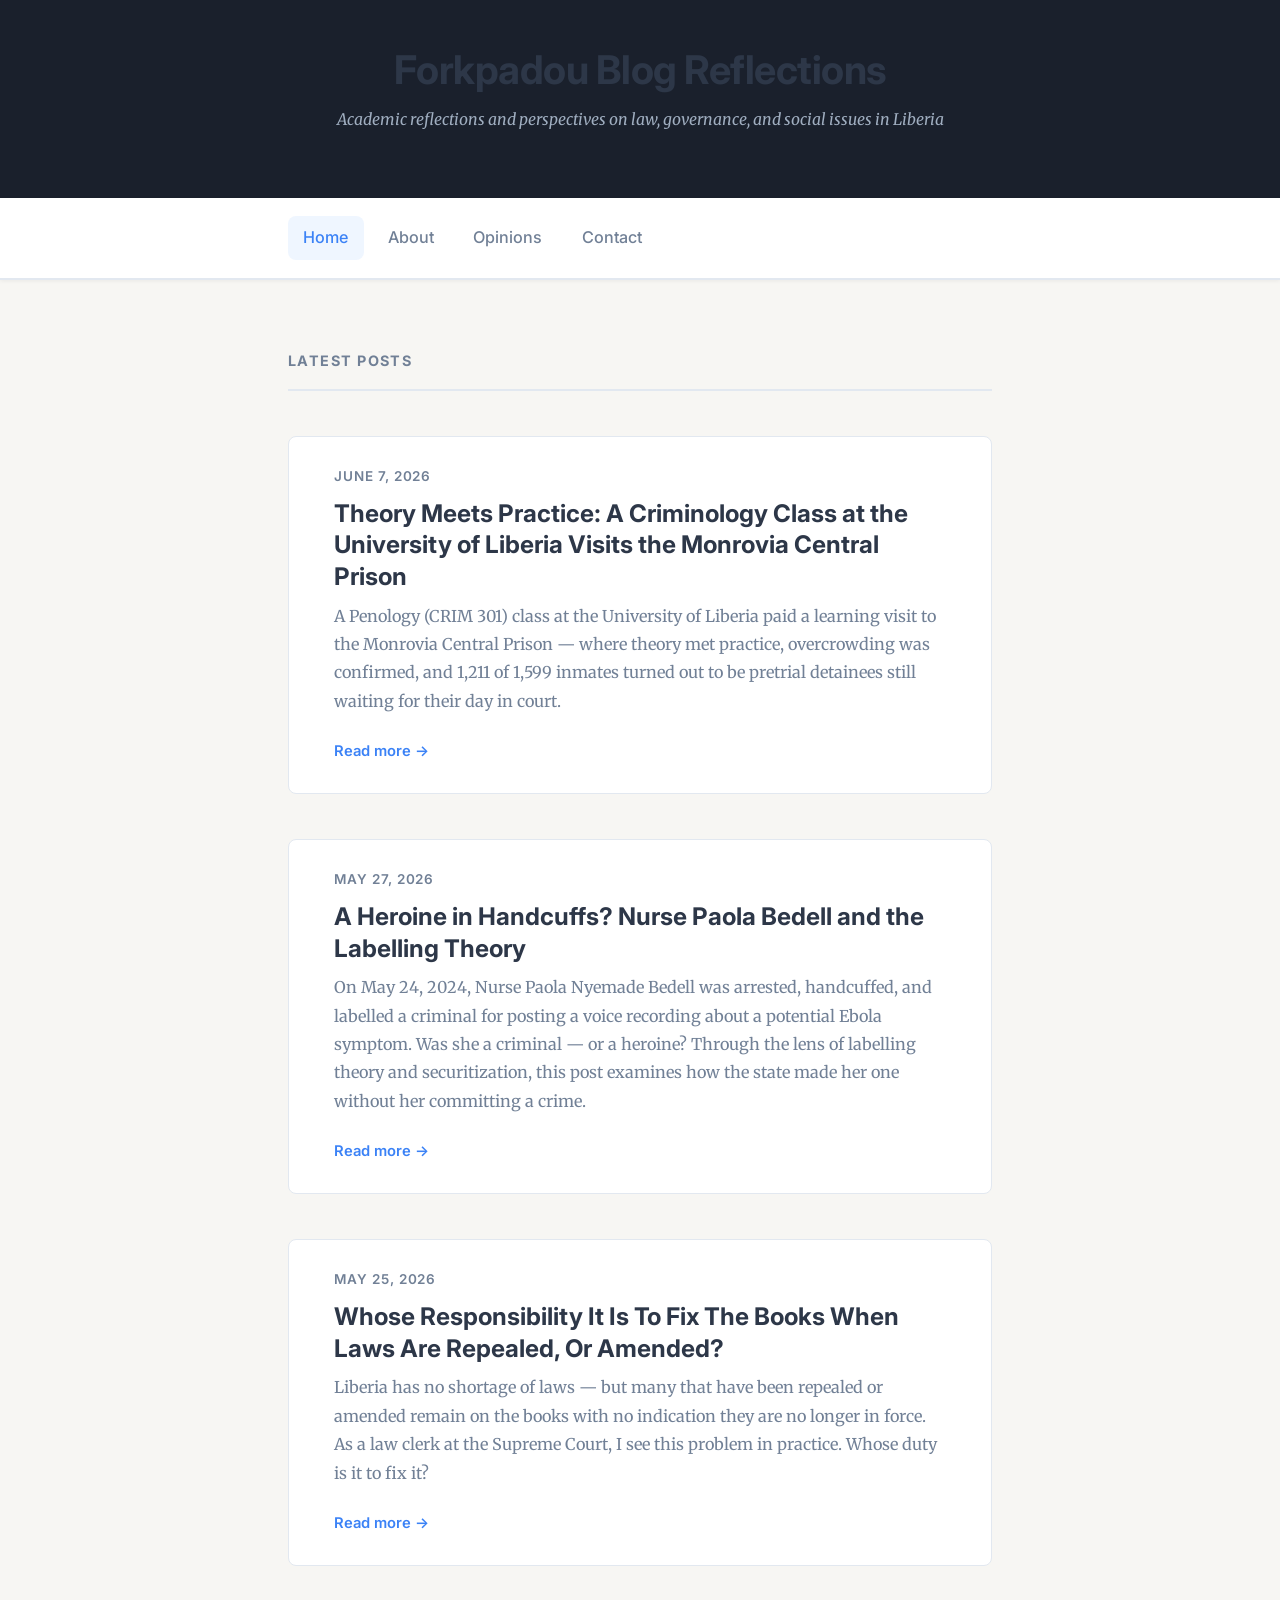
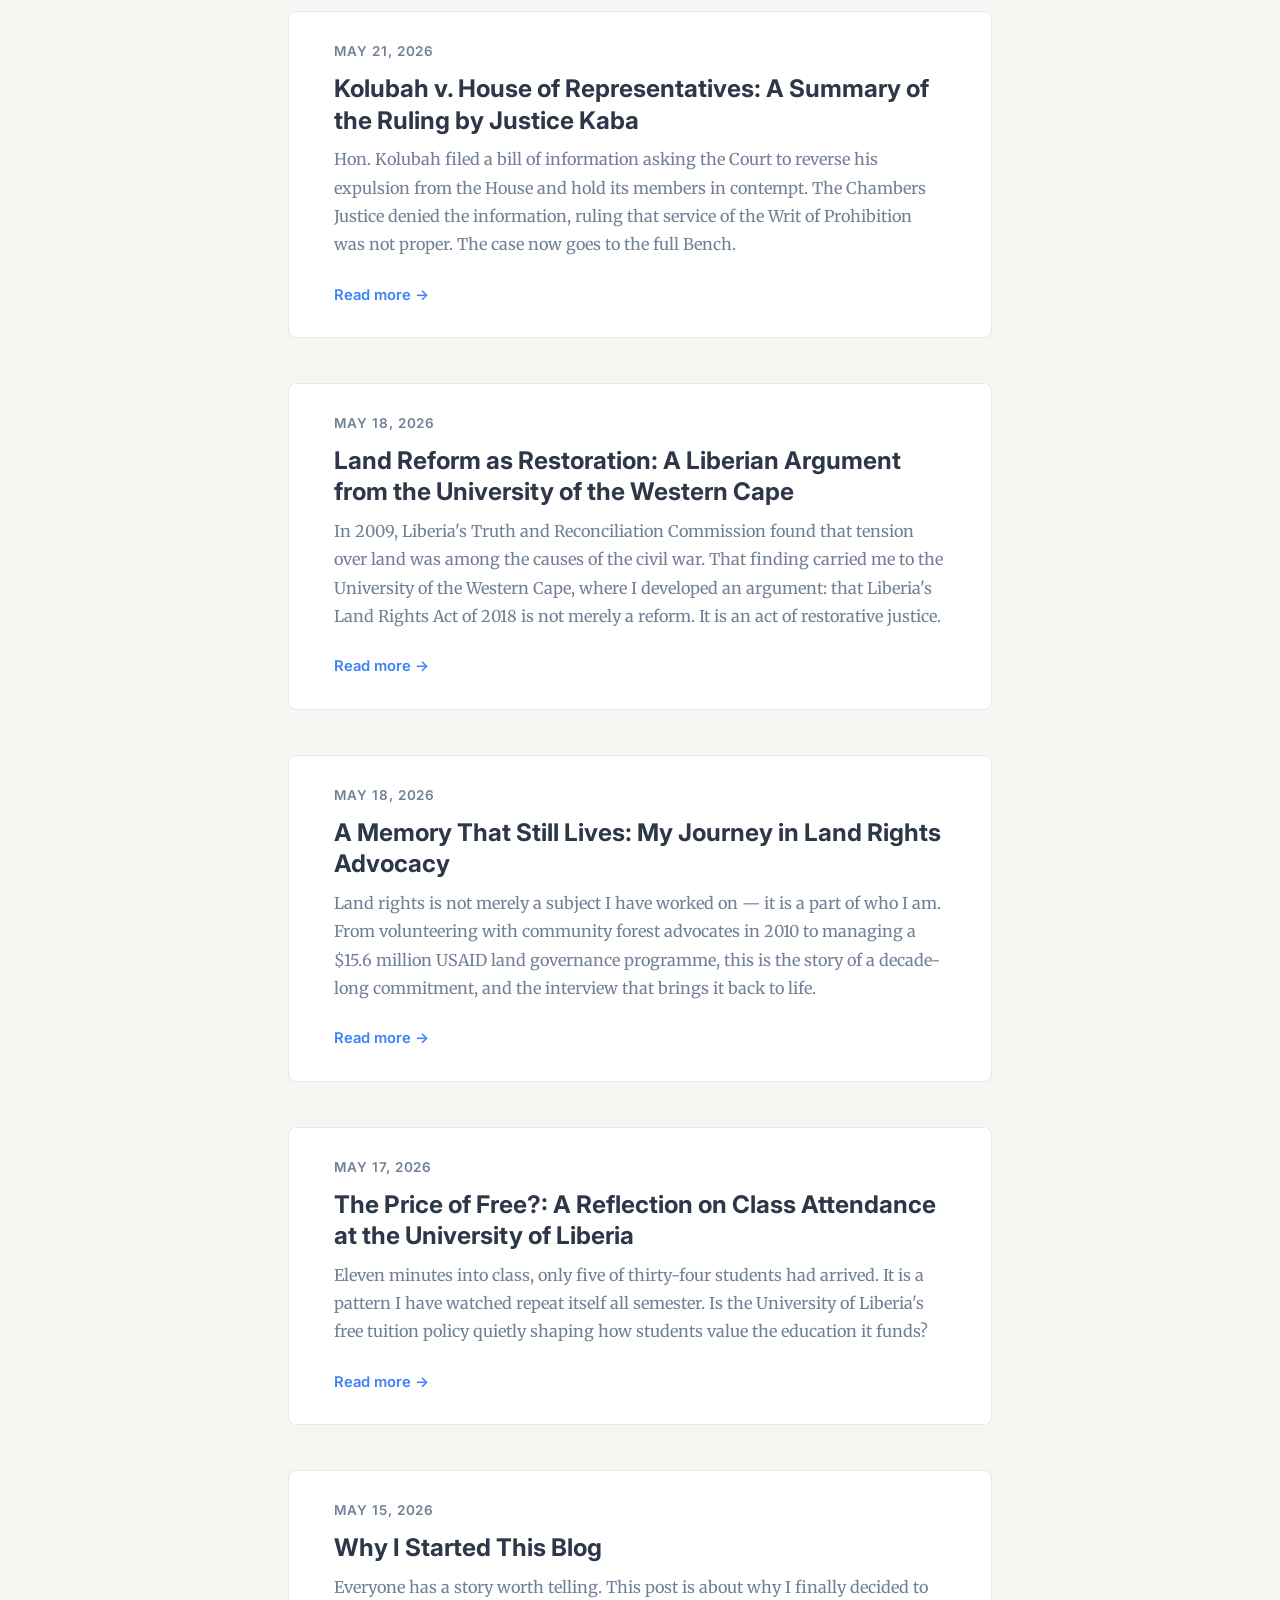
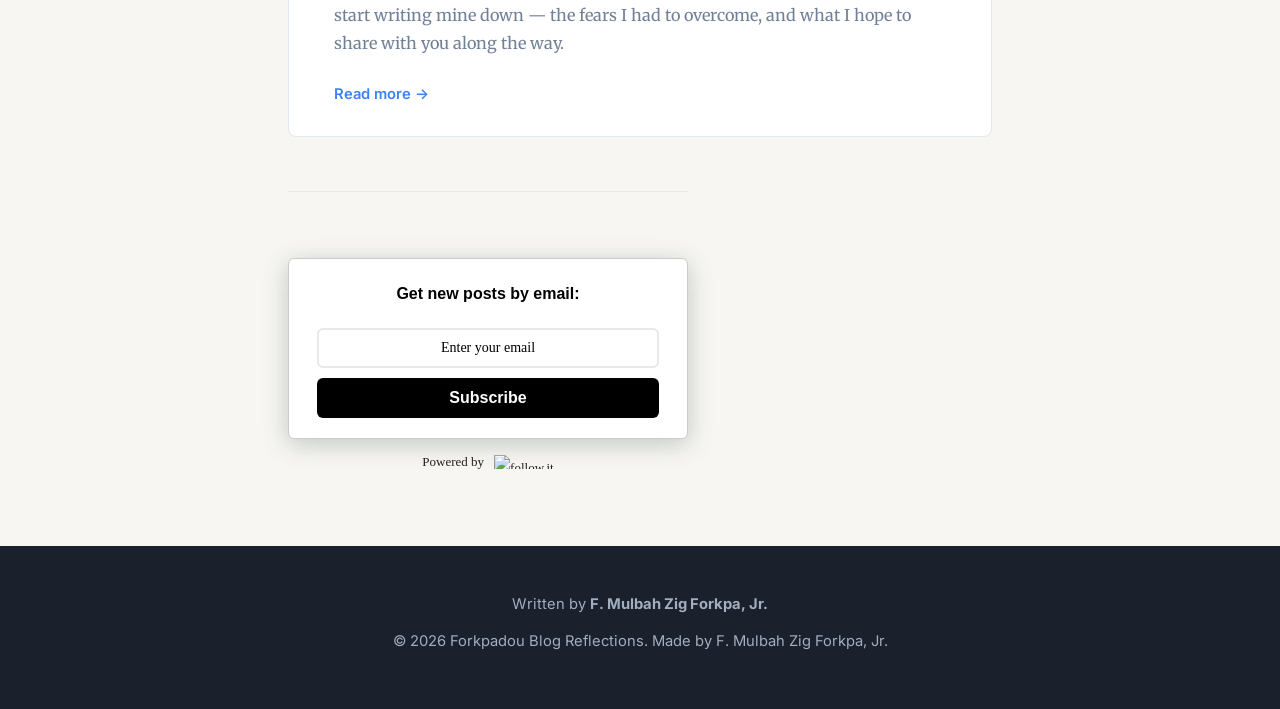
==== commit 47db96f8: "Add post: Theory Meets Practice - Criminology Class Visits Monrovia Central Prison Includes two phot" ====
--- a/index.html
+++ b/index.html
@@ -103,6 +103,25 @@
 
 
         <!-- ── Post Card 1 (newest) ──────────────────────────── -->
+        <li class="post-card">
+          <p class="post-card-date">June 7, 2026</p>
+          <h3 class="post-card-title">
+            <a href="posts/theory-meets-practice-penology-visit.html">Theory Meets Practice: A Criminology Class at the University of Liberia Visits the Monrovia Central Prison</a>
+          </h3>
+          <p class="post-card-excerpt">
+            A Penology (CRIM 301) class at the University of Liberia paid a learning visit
+            to the Monrovia Central Prison — where theory met practice, overcrowding was
+            confirmed, and 1,211 of 1,599 inmates turned out to be pretrial detainees still
+            waiting for their day in court.
+          </p>
+          <a href="posts/theory-meets-practice-penology-visit.html" class="read-more-link"
+             aria-label="Read full post: Theory Meets Practice: A Criminology Class at the University of Liberia Visits the Monrovia Central Prison">
+            Read more &rarr;
+          </a>
+        </li>
+
+
+        <!-- ── Post Card 2 ──────────────────────────────────── -->
         <li class="post-card">
           <p class="post-card-date">May 27, 2026</p>
           <h3 class="post-card-title">
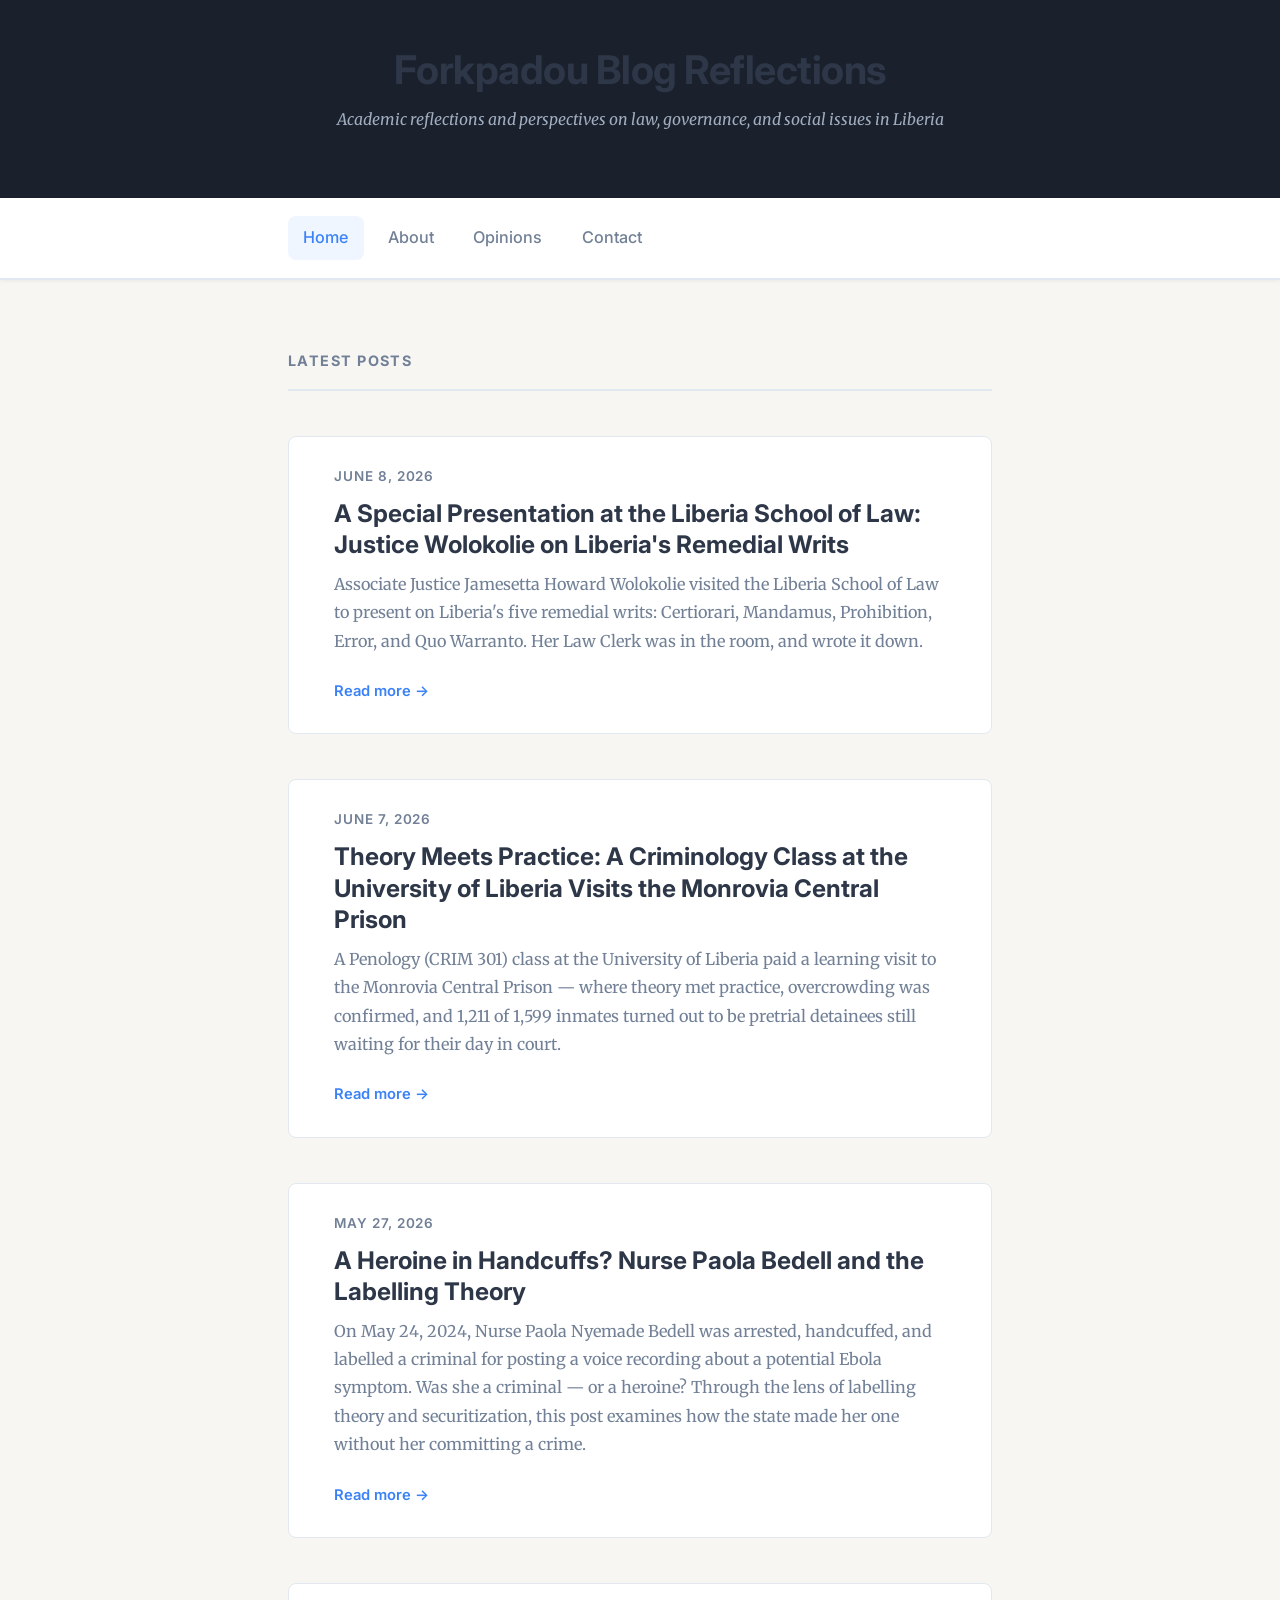
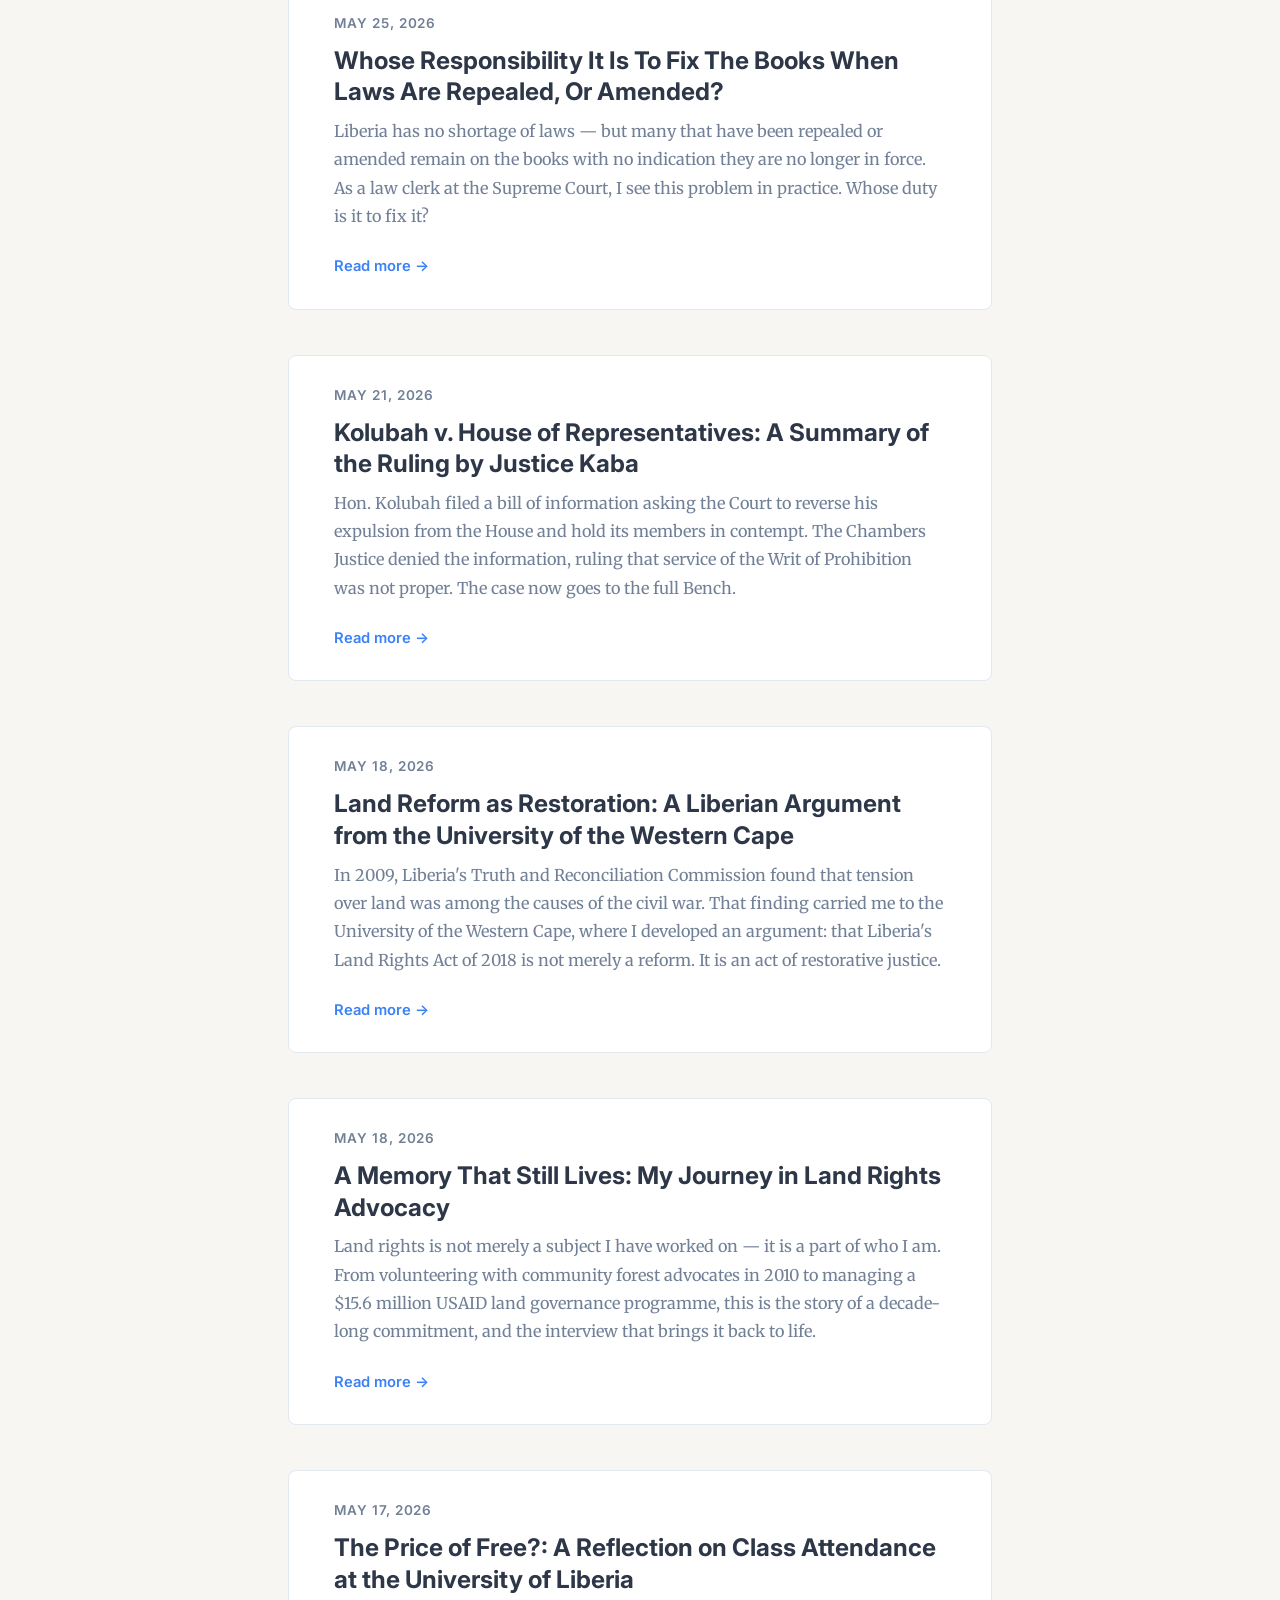
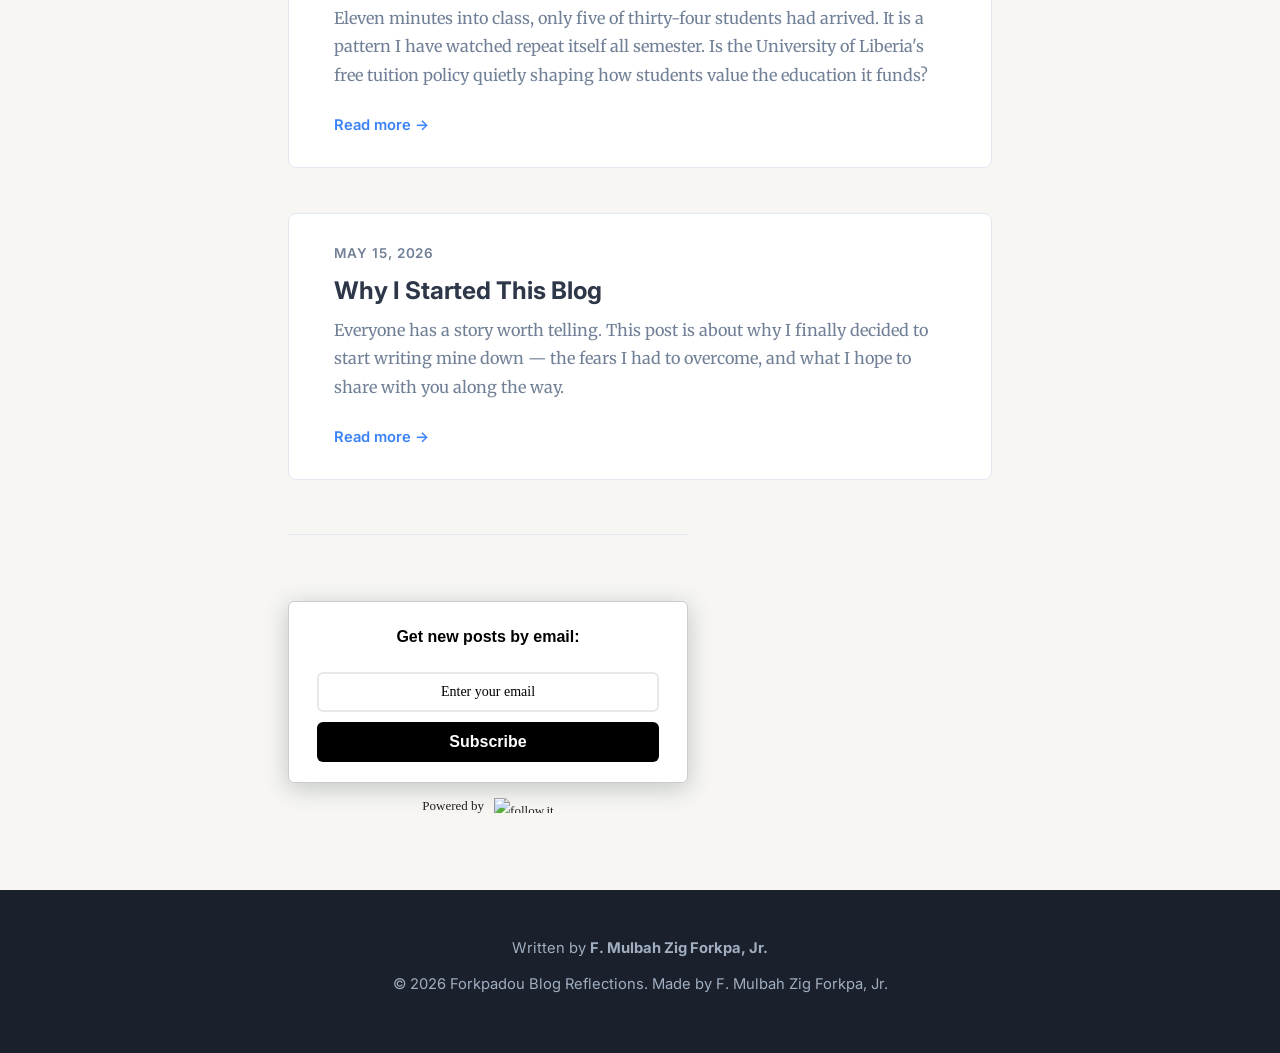
==== commit 4cb96d9d: "Add post: A Special Presentation at the Liberia School of Law - Justice Wolokolie on Liberia's Remed" ====
--- a/index.html
+++ b/index.html
@@ -103,6 +103,24 @@
 
 
         <!-- ── Post Card 1 (newest) ──────────────────────────── -->
+        <li class="post-card">
+          <p class="post-card-date">June 8, 2026</p>
+          <h3 class="post-card-title">
+            <a href="posts/among-the-students-again-justice-wolokolie-remedial-writs.html">A Special Presentation at the Liberia School of Law: Justice Wolokolie on Liberia's Remedial Writs</a>
+          </h3>
+          <p class="post-card-excerpt">
+            Associate Justice Jamesetta Howard Wolokolie visited the Liberia School of Law to
+            present on Liberia's five remedial writs: Certiorari, Mandamus, Prohibition, Error,
+            and Quo Warranto. Her Law Clerk was in the room, and wrote it down.
+          </p>
+          <a href="posts/among-the-students-again-justice-wolokolie-remedial-writs.html" class="read-more-link"
+             aria-label="Read full post: A Special Presentation at the Liberia School of Law: Justice Wolokolie on Liberia's Remedial Writs">
+            Read more &rarr;
+          </a>
+        </li>
+
+
+        <!-- ── Post Card 2 ──────────────────────────────────── -->
         <li class="post-card">
           <p class="post-card-date">June 7, 2026</p>
           <h3 class="post-card-title">
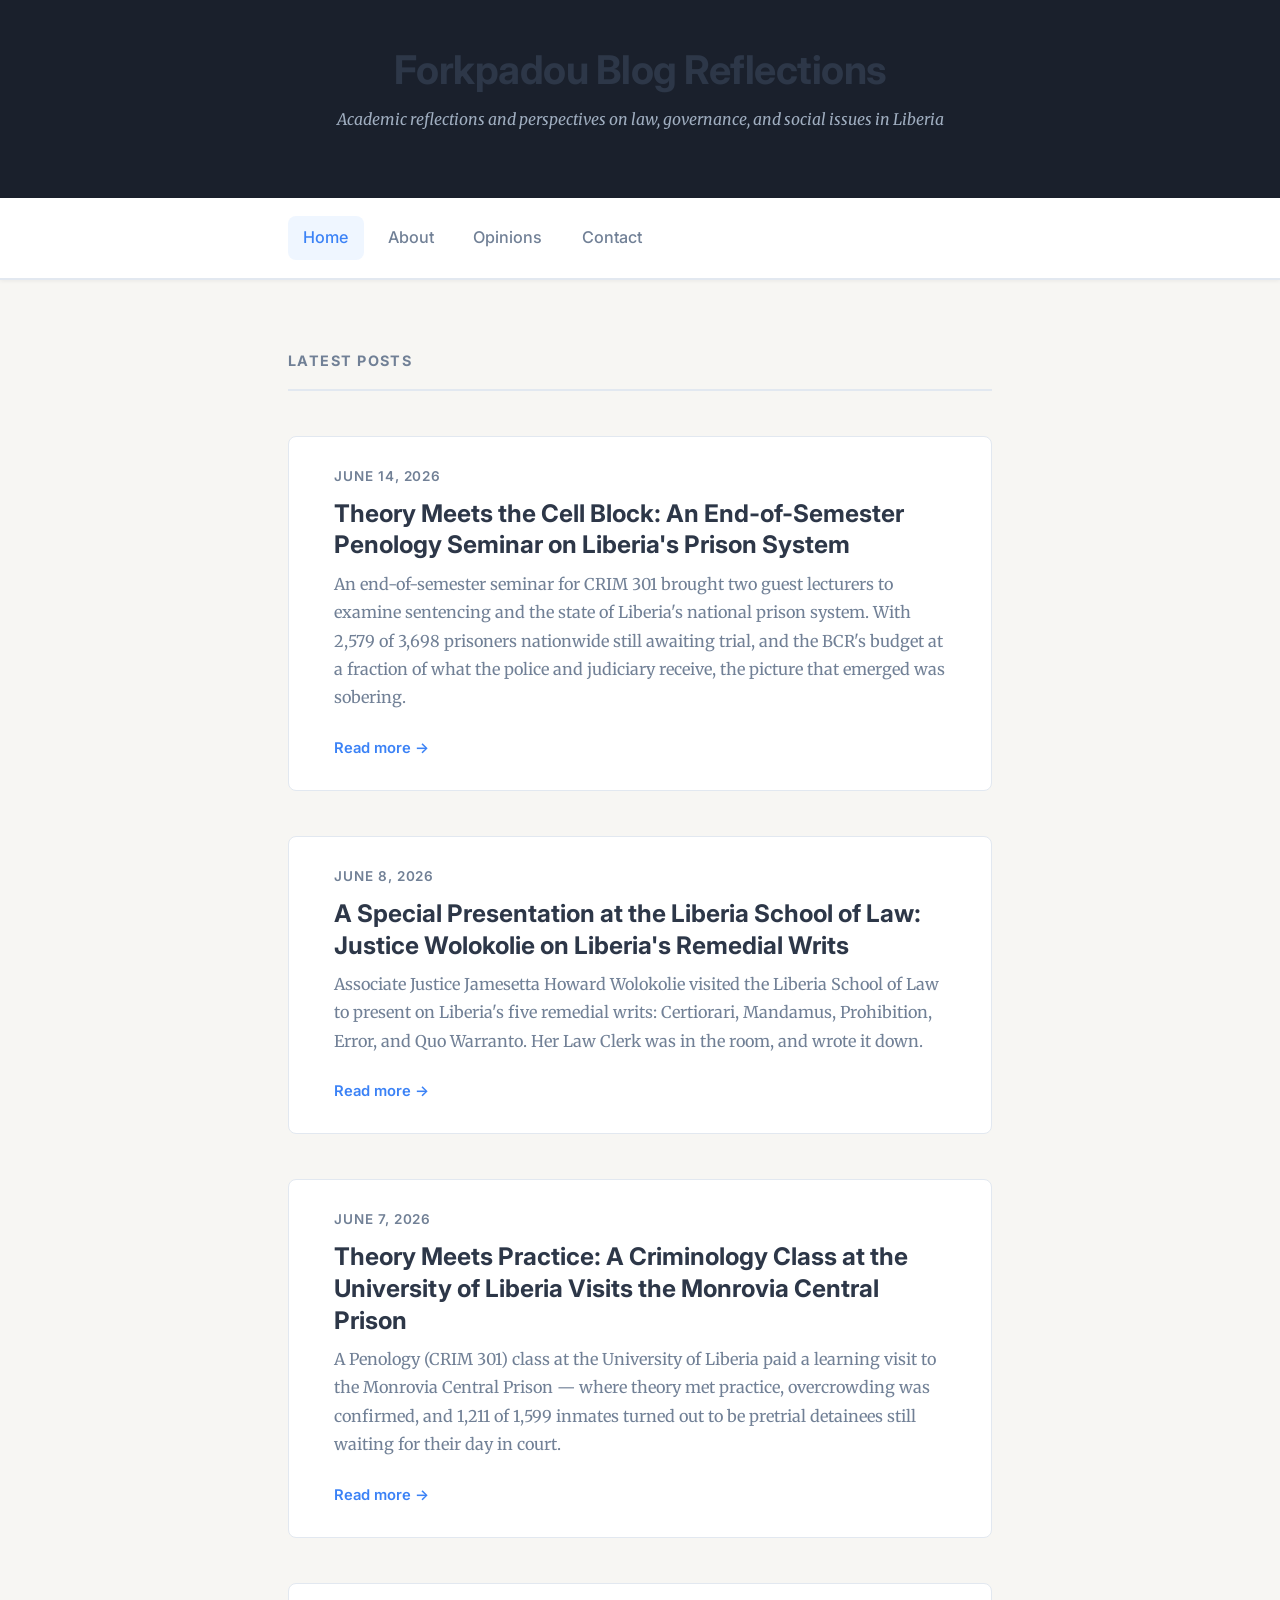
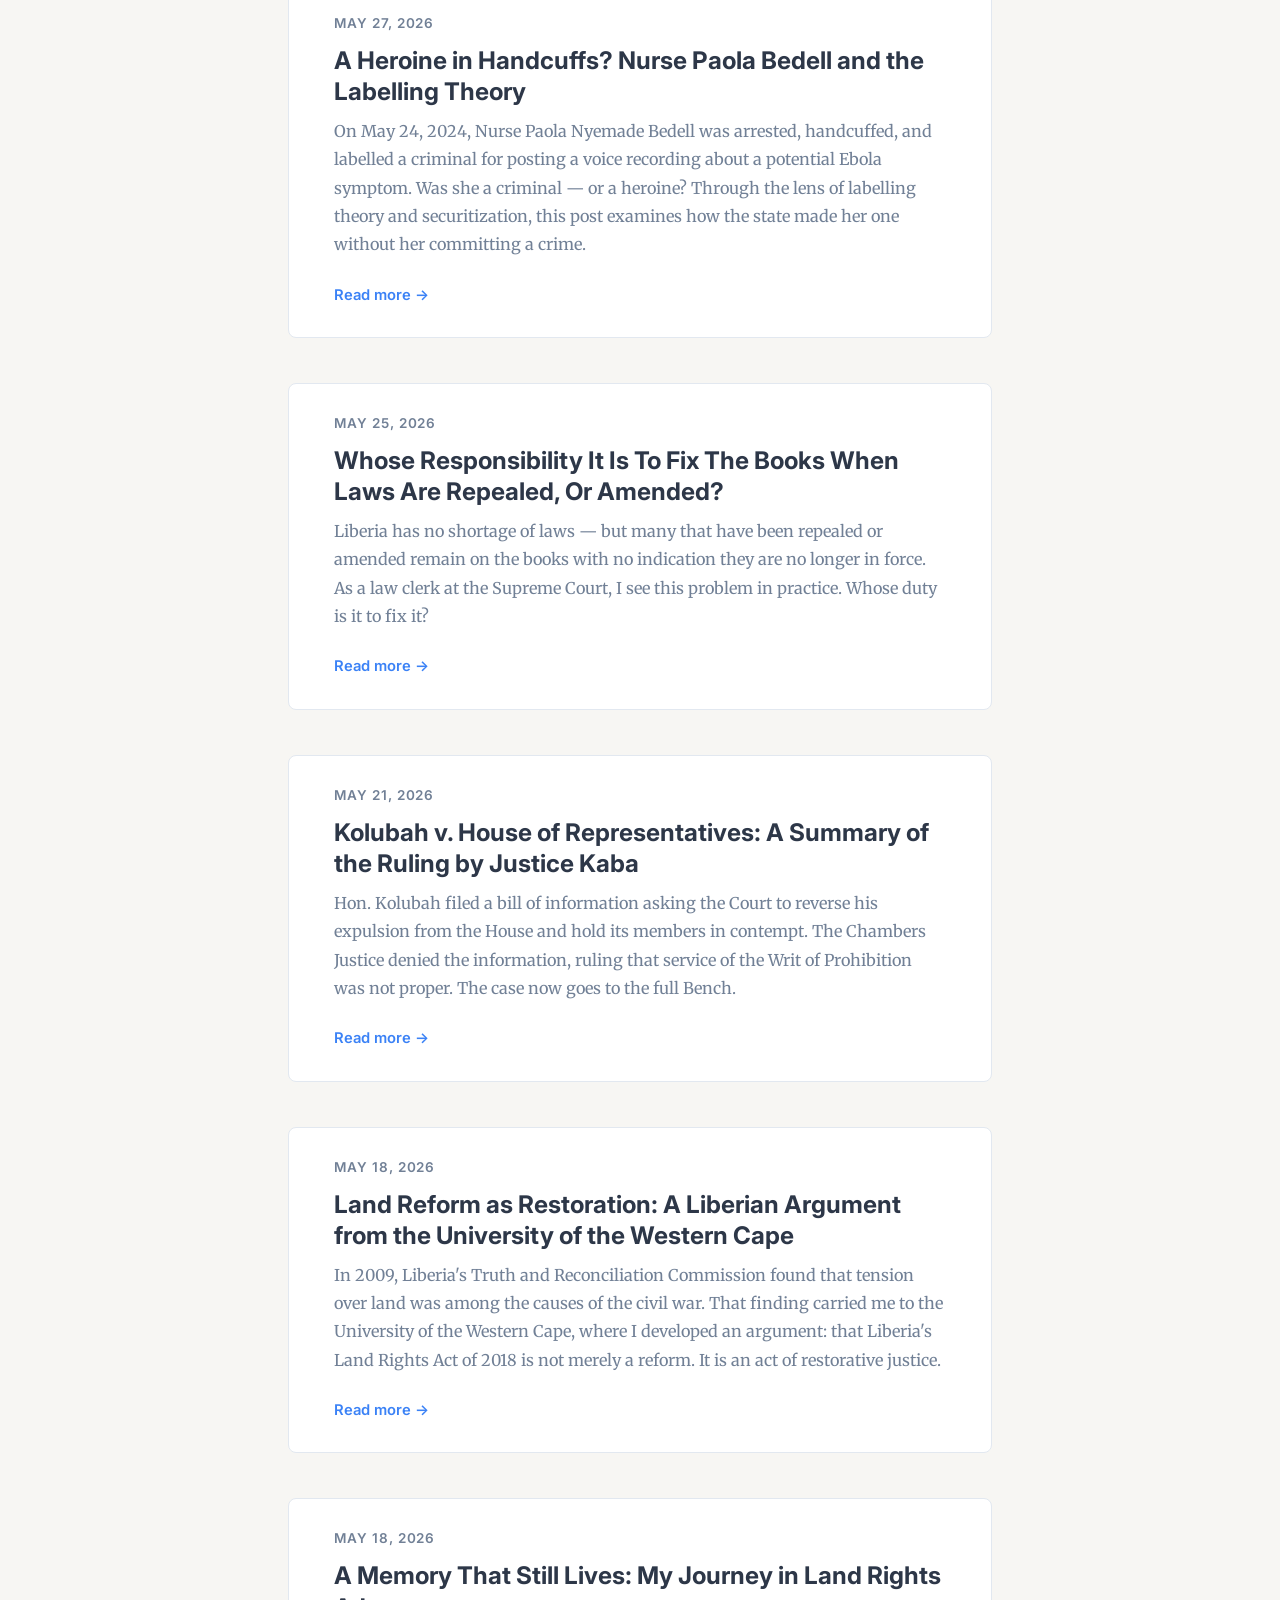
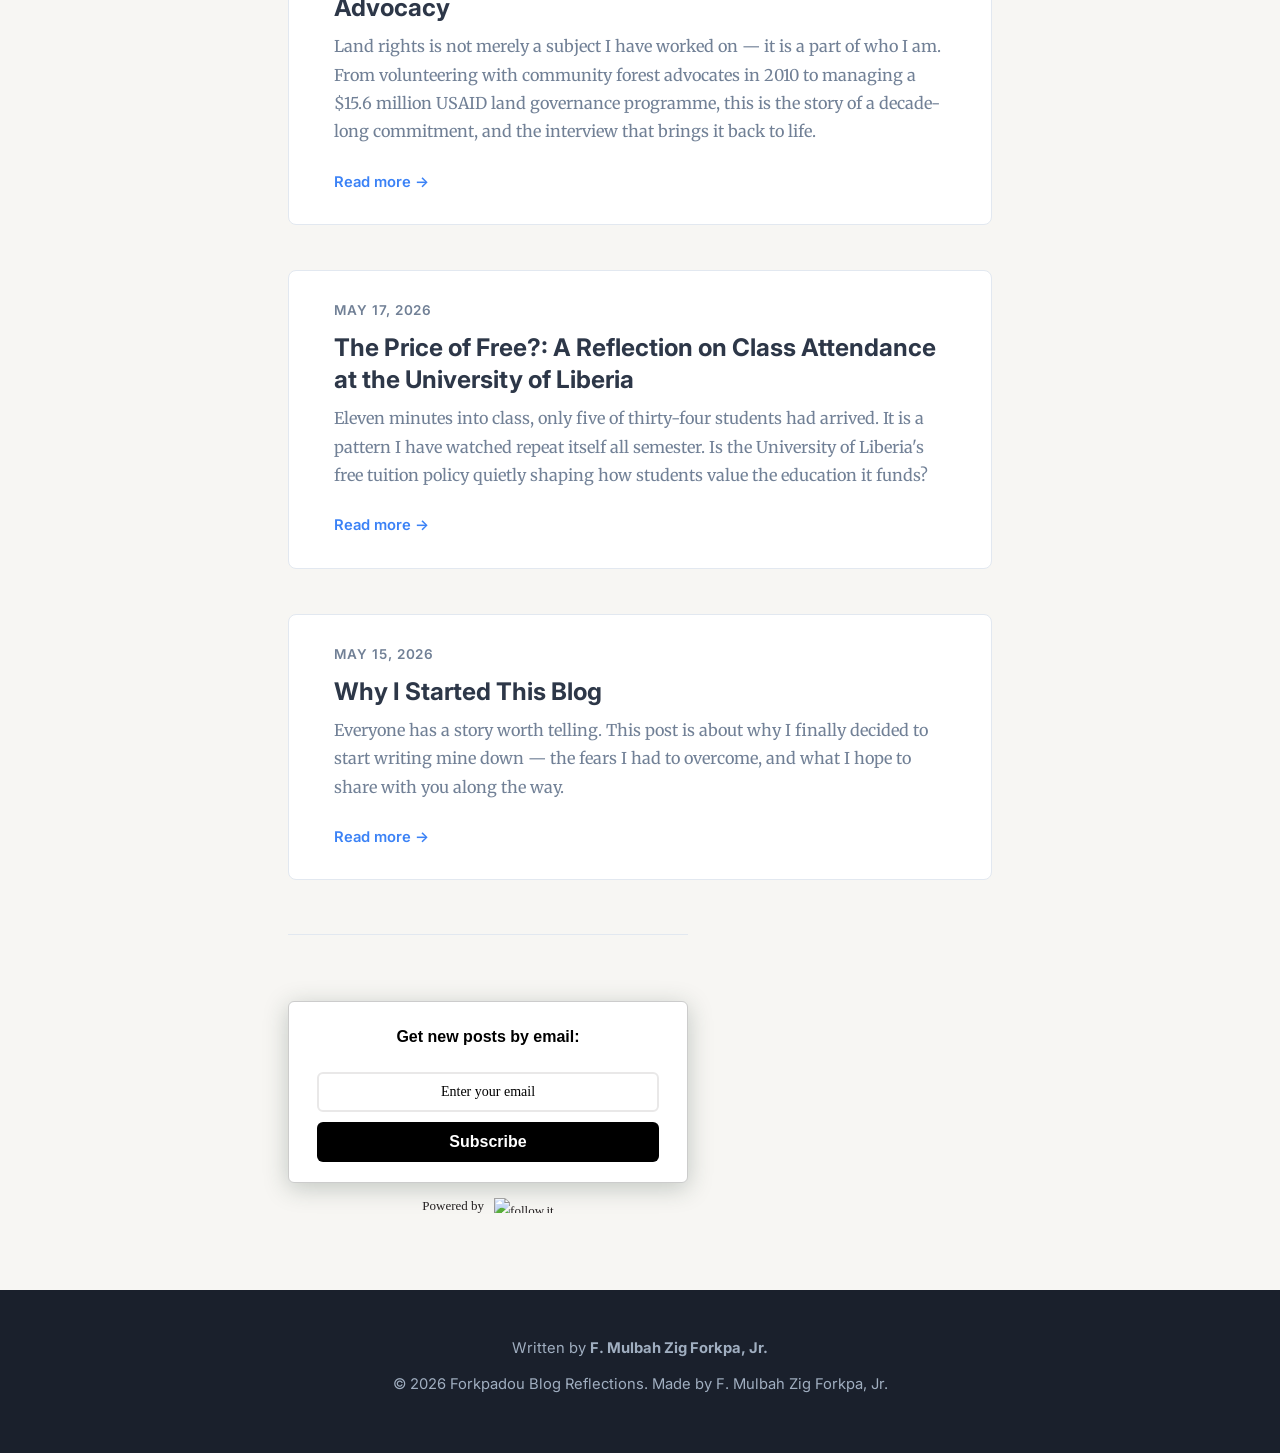
==== commit 7c0f2e05: "Add post: Theory Meets the Cell Block - End-of-Semester Penology Seminar on Liberia's Prison System " ====
--- a/index.html
+++ b/index.html
@@ -103,6 +103,25 @@
 
 
         <!-- ── Post Card 1 (newest) ──────────────────────────── -->
+        <li class="post-card">
+          <p class="post-card-date">June 14, 2026</p>
+          <h3 class="post-card-title">
+            <a href="posts/from-sentence-to-cell-crim301-seminar.html">Theory Meets the Cell Block: An End-of-Semester Penology Seminar on Liberia's Prison System</a>
+          </h3>
+          <p class="post-card-excerpt">
+            An end-of-semester seminar for CRIM 301 brought two guest lecturers to examine
+            sentencing and the state of Liberia's national prison system. With 2,579 of 3,698
+            prisoners nationwide still awaiting trial, and the BCR's budget at a fraction of
+            what the police and judiciary receive, the picture that emerged was sobering.
+          </p>
+          <a href="posts/from-sentence-to-cell-crim301-seminar.html" class="read-more-link"
+             aria-label="Read full post: Theory Meets the Cell Block: An End-of-Semester Penology Seminar on Liberia's Prison System">
+            Read more &rarr;
+          </a>
+        </li>
+
+
+        <!-- ── Post Card 2 ──────────────────────────────────── -->
         <li class="post-card">
           <p class="post-card-date">June 8, 2026</p>
           <h3 class="post-card-title">
